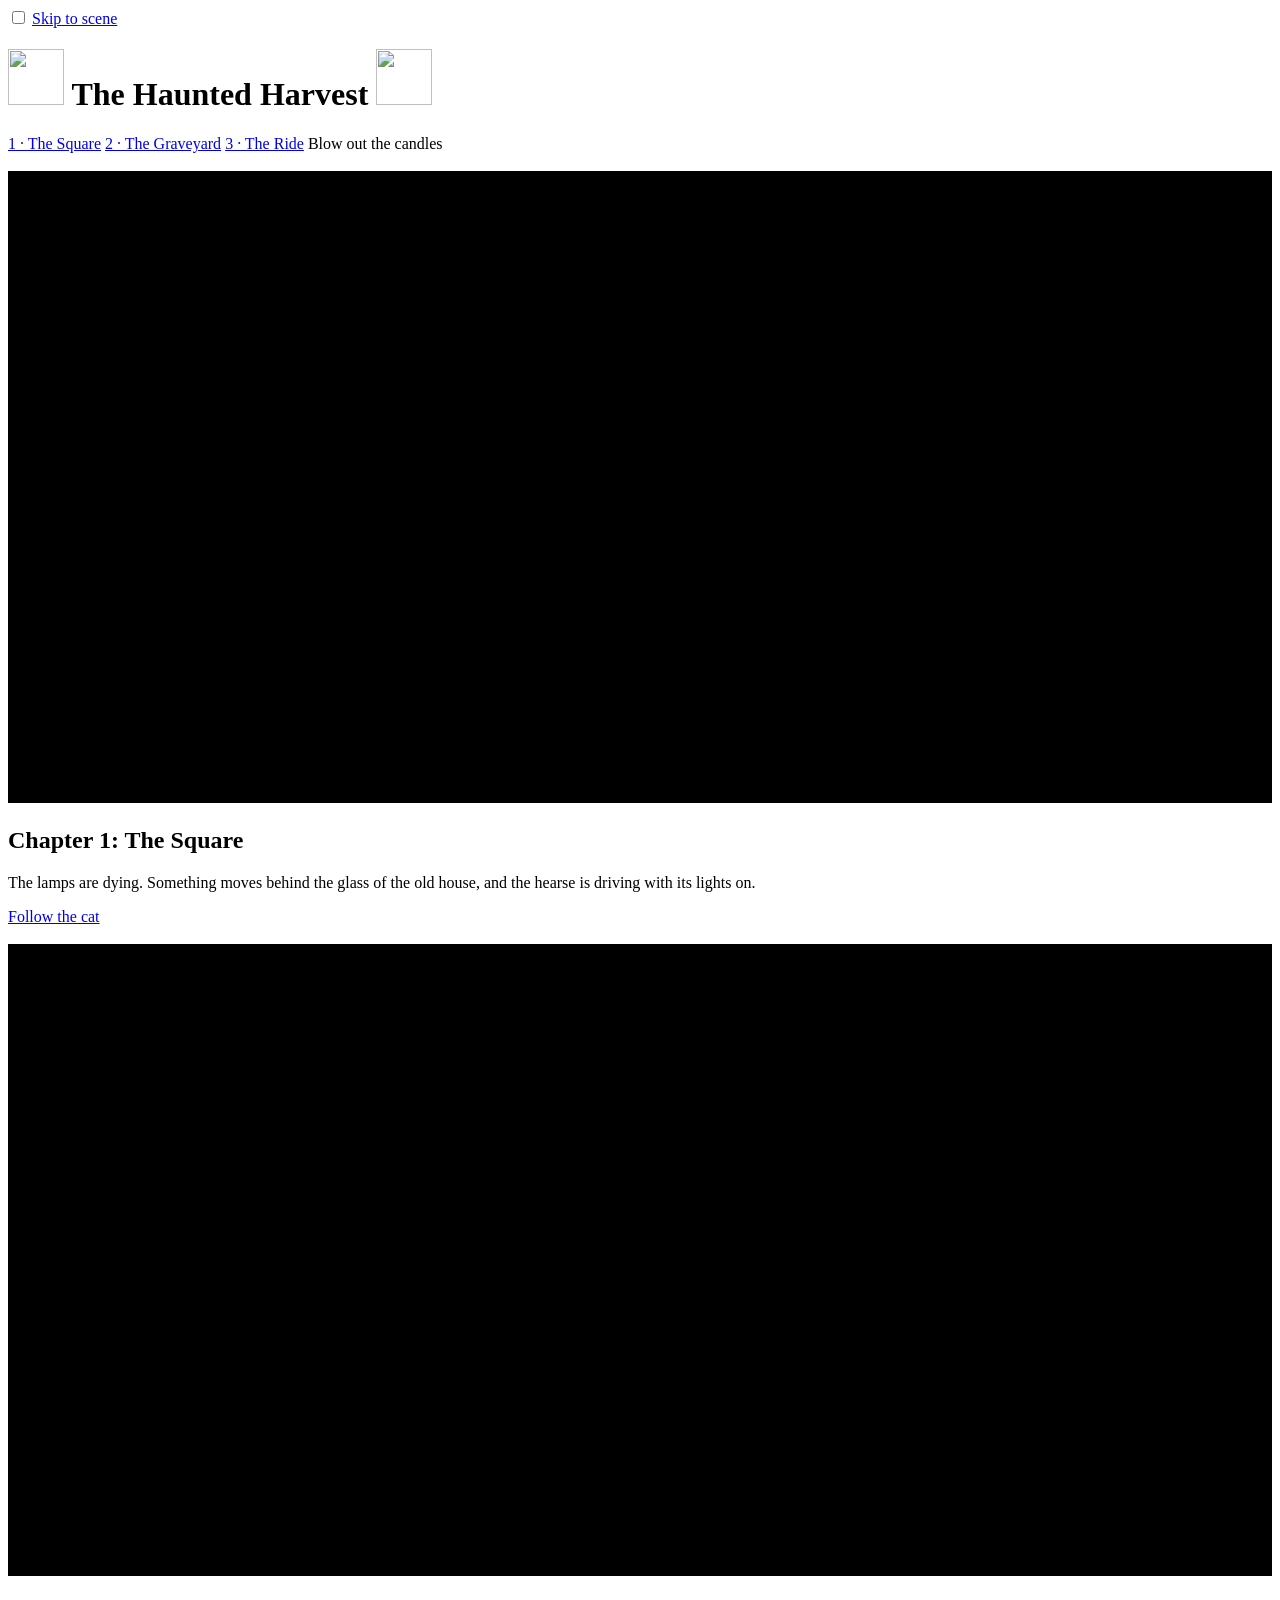
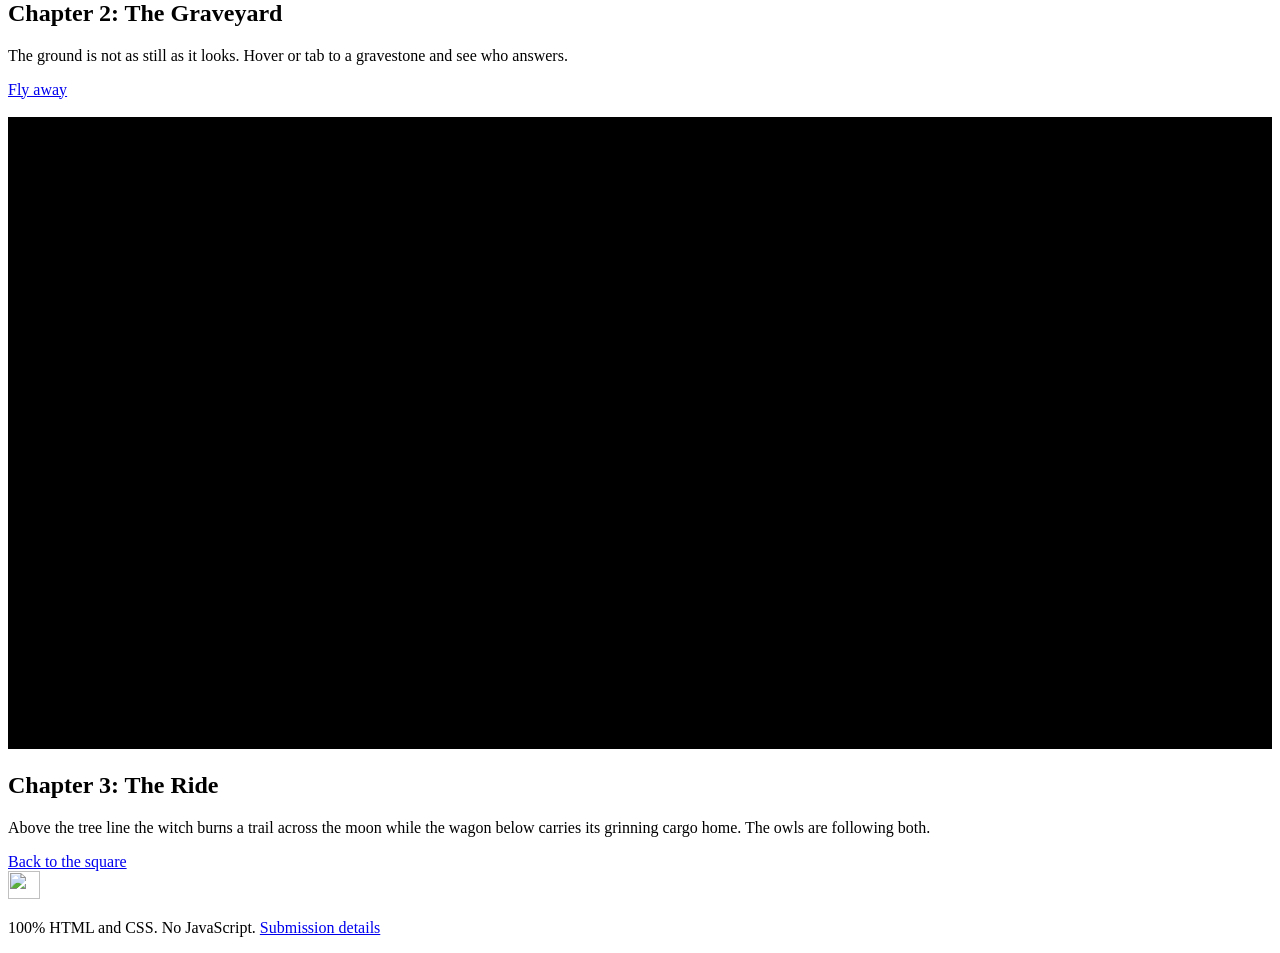
==== index.html @ b805893a "Add files via upload" ====
<!DOCTYPE html>
<html lang="en">
<head>
<meta charset="utf-8">
<meta name="viewport" content="width=device-width, initial-scale=1">
<title>The Haunted Harvest</title>
<meta name="description" content="A CSS-only animated Halloween experience in three chapters.">
<link rel="icon" type="image/svg+xml" href="assets/images/pumpkin.svg">
<link rel="preconnect" href="https://fonts.googleapis.com">
<link rel="preconnect" href="https://fonts.gstatic.com" crossorigin>
<link href="https://fonts.googleapis.com/css2?family=Creepster&family=Poppins:wght@400;600&display=swap" rel="stylesheet">
<link rel="stylesheet" href="haunted-harvest.css">
</head>
<body>
<input type="checkbox" id="dark" class="sr">
<a class="skip" href="#content">Skip to scene</a>

<!-- Shared artwork: every character is vector art reused with <use> -->
<svg class="defs" width="0" height="0" aria-hidden="true" focusable="false"><defs>
  <linearGradient id="sky" x1="0" y1="0" x2="0" y2="1"><stop class="k0" offset="0"/><stop class="k1" offset=".55"/><stop class="k2" offset="1"/></linearGradient>
  <radialGradient id="moonG"><stop class="m1" offset="0"/><stop class="m2" offset="1"/></radialGradient>
  <linearGradient id="beamG" x1="0" x2="1"><stop class="b1" offset="0"/><stop class="b2" offset="1"/></linearGradient>
  <filter id="blur" x="-20%" y="-50%" width="140%" height="200%"><feGaussianBlur stdDeviation="14"/></filter>
  <filter id="glow" x="-60%" y="-60%" width="220%" height="220%"><feGaussianBlur stdDeviation="4" result="b"/><feMerge><feMergeNode in="b"/><feMergeNode in="SourceGraphic"/></feMerge></filter>

  <g id="stars" class="stars"><circle cx="80" cy="60" r="1.6"/><circle cx="220" cy="130" r="1.2"/><circle cx="330" cy="40" r="1.8"/><circle cx="480" cy="110" r="1.3"/><circle cx="620" cy="50" r="1.6"/><circle cx="760" cy="140" r="1.2"/><circle cx="900" cy="70" r="1.8"/><circle cx="1040" cy="30" r="1.3"/><circle cx="1140" cy="120" r="1.6"/><circle cx="560" cy="170" r="1.2"/></g>
  <g id="bat"><path d="M0 4C-6-6-16-12-30-8-24-2-22 4-18 8-12 4-6 6 0 10 6 6 12 4 18 8 22 4 24-2 30-8 16-12 6-6 0 4Z"/><path d="M-4 5-3-5 0 1 3-5 4 5Z"/></g>
  <g id="crow"><path d="M-26 4-10-6Q2-14 14-8L32-12 22-2Q10 9-6 8Z"/><path d="M-2-4-18-24 6-10Z"/></g>
  <g id="leaf"><path class="lf" d="M0 0Q8-10 16 0 8 10 0 0Z"/></g>
  <g id="ghost"><path class="gf" d="M0-44Q-30-44-30-12V44Q-22 32-15 44-7 32 0 44 7 32 15 44 22 32 30 44V-12Q30-44 0-44Z"/><ellipse class="hole" cx="-10" cy="-16" rx="5" ry="9"/><ellipse class="hole" cx="10" cy="-16" rx="5" ry="9"/><ellipse class="hole" cx="0" cy="8" rx="6" ry="11"/></g>
  <g id="jack"><ellipse class="pk" rx="36" ry="29"/><path class="pk2" d="M-12-26Q0-40 12-26L4-22H-4Z"/><path class="face" d="M-22-8-8-8-15-20ZM8-8 22-8 15-20ZM-20 6-11 15-4 8 0 17 4 8 11 15 20 6 14 22H-14Z"/></g>
  <g id="kid"><path class="sil" d="M-9-34a9 9 0 1 1 18 0 9 9 0 0 1-18 0ZM-13-24H13L19 22H-19Z"/><path class="sil" d="M-12-40 0-62 12-40Z"/><g class="l1"><line class="ln" x1="-7" y1="22" x2="-7" y2="48"/></g><g class="l2"><line class="ln" x1="7" y1="22" x2="7" y2="48"/></g><line class="ln" x1="12" y1="-8" x2="26" y2="6"/><circle class="lamp" cx="29" cy="12" r="7"/></g>
  <g id="cat"><ellipse class="sil" rx="22" ry="11"/><circle class="sil" cx="26" cy="-8" r="10"/><path class="sil" d="M19-14 20-28 27-17ZM28-17 35-28 36-12Z"/><path class="ln" stroke-width="5" d="M-20-4Q-42-8-36-30"/><g class="l1"><line class="ln" x1="-12" y1="8" x2="-12" y2="24"/></g><g class="l2"><line class="ln" x1="14" y1="8" x2="14" y2="24"/></g><circle class="eye" cx="24" cy="-9" r="2.6"/><circle class="eye" cx="32" cy="-9" r="2.6"/></g>
  <g id="owl"><ellipse class="sil" rx="17" ry="24"/><path class="sil" d="M-14-16-16-32-4-22ZM14-16 16-32 4-22Z"/><circle class="eye yel" cx="-7" cy="-8" r="6"/><circle class="eye yel" cx="7" cy="-8" r="6"/><path class="sil" d="M-24 0-46-10-30 14ZM24 0 46-10 30 14Z"/></g>
  <g id="tree"><path class="ln" stroke-width="12" d="M0 0V-150M0-60-44-112-50-160M-44-112-78-124M0-96 40-144 34-196M40-144 72-152M0-134-22-196"/><path class="ln" stroke-width="5" d="M-50-160-66-186M34-196 52-222M-22-196-36-224"/></g>
  <g id="mansion"><path d="M0 0V-150L15-170V-230L35-260 55-230V-170L85-190V-270L100-330 115-270V-180H190V-240L215-285 240-240V-140H300V0Z"/></g>
  <g id="tomb"><path class="tomb" d="M-22 0V-50Q-22-72 0-72T22-50V0Z"/><path class="ln eng" stroke-width="3" d="M0-56V-30M-8-48H8"/></g>
  <g id="hand"><path class="bone" d="M-14 0V-30H14V0Z"/><rect class="bone f1" x="-14" y="-62" width="5" height="34" rx="2"/><rect class="bone f2" x="-6" y="-70" width="5" height="42" rx="2"/><rect class="bone f3" x="2" y="-66" width="5" height="38" rx="2"/><rect class="bone f4" x="10" y="-56" width="5" height="30" rx="2"/></g>
  <g id="spider"><line class="thread" x1="0" y1="-600" x2="0" y2="0"/><circle class="sil2" r="9"/><circle class="sil2" cy="-10" r="6"/><path class="ln" stroke-width="2" d="M-8-2-24-14M-8 2-26 6M-7 6-22 20M-4 8-12 24M8-2 24-14M8 2 26 6M7 6 22 20M4 8 12 24"/></g>
  <g id="eyes"><ellipse class="ev" cx="-8" rx="4" ry="2.5"/><ellipse class="ev" cx="8" rx="4" ry="2.5"/></g>
  <g id="wheel"><circle class="sil" r="17"/><g class="spin"><path class="ln spk" stroke-width="3" d="M-13 0H13M0-13V13M-9-9 9 9M-9 9 9-9"/></g></g>
  <g id="witch"><path class="ln" stroke-width="5" d="M-66 6H64"/><path class="ln" stroke-width="3" d="M-66 6-92-2M-66 6-94 6M-66 6-92 14"/><path class="sil" d="M-14 4Q-10-26 6-28L18 2Z"/><circle class="sil" cx="10" cy="-36" r="8"/><path class="sil" d="M-4-42 14-76 22-42ZM-8-42H28Z"/></g>

  <g id="scarycat"><g class="breathe">
    <g class="tail"><path class="ln" stroke-width="18" d="M-58-70C-108-74-122-128-92-162"/></g>
    <path class="ln" stroke-width="10" d="M-48-44-52 0M-26-44-24 0M42-44 46 0M62-44 72 0"/>
    <path class="sil rim" d="M-62-44C-68-98-10-130 36-114 66-104 72-72 66-44Z"/>
    <path class="ln bristle" stroke-width="5" d="M-50-96-44-112-38-98-30-118-22-102-12-124-4-106 6-126 14-108 24-124 30-106 42-112"/>
    <g class="headjerk">
      <circle class="sil rim" cx="88" cy="-66" r="25"/>
      <path class="sil rim" d="M68-84 70-120 90-94ZM94-92 114-118 112-82Z"/>
      <ellipse class="mouth" cx="104" cy="-54" rx="12" ry="7"/>
      <path class="fang" d="M96-56 100-42 104-56ZM106-56 110-42 114-56Z"/>
      <ellipse class="eyeglow" cx="83" cy="-74" rx="7" ry="5"/><ellipse class="eyeglow" cx="102" cy="-76" rx="7" ry="5"/>
      <path class="slit" d="M83-79V-69M102-81V-71"/>
      <path class="whisk" d="M112-62 150-70M112-58 152-56M112-54 148-42"/>
    </g></g></g>

  <!-- animated compounds (motion is set in haunted-harvest.css) -->
  <g id="batfly"><g class="mv"><g class="bobY"><g class="flap"><use href="#bat"/></g></g></g></g>
  <g id="crowfly"><g class="mv"><g class="bobY"><g class="flap"><use href="#crow"/></g></g></g></g>
  <g id="owlfly"><g class="mv"><g class="bobY"><g class="flap"><use href="#owl"/></g></g></g></g>
  <g id="kidwalk"><g class="mv slow"><g class="bob"><use href="#kid"/></g></g></g>
  <g id="catwalk"><g class="mv slow"><g class="bob"><use href="#cat"/></g></g></g>
  <g id="witchfly"><g class="mv"><g class="bobY"><use href="#witch"/><circle class="spark" cx="-98" cy="6" r="4"/><circle class="spark s2" cx="-98" cy="6" r="3"/><circle class="spark s3" cx="-98" cy="6" r="5"/></g></g></g>
  <g id="hearse"><g class="mv"><g class="bob"><path class="beam" d="M232-30 520-90V20Z"/><path class="sil" d="M0-6V-58H120L140-80H210L234-46V-6Z"/><path class="win" d="M10-52H112L126-70H136L120-52Z"/><path class="coffin" d="M16-50H108V-28H16Z"/><circle class="lamp" cx="232" cy="-30" r="6"/><use href="#wheel" x="48" y="-4"/><use href="#wheel" x="188" y="-4"/></g></g></g>
  <g id="wagon"><g class="mv wag"><g class="bob"><path class="sil" d="M0-30H150L138-8H12ZM-50-30 0-30 0-18-44-18Z"/><use href="#jack" transform="translate(40 -50) scale(.8)"/><use href="#jack" transform="translate(100 -48) scale(.7)"/><use href="#kid" transform="translate(-34 -60) scale(.8)"/><use href="#wheel" x="34" y="0"/><use href="#wheel" x="116" y="0" /></g></g></g>
  <g id="treerun"><g class="mv slower"><use href="#tree"/></g></g>
</defs></svg>

<header class="top">
  <h1><img class="emblem" src="assets/images/black-cat.svg" alt="" width="56" height="56"> The Haunted Harvest <img class="emblem r" src="assets/images/black-cat.svg" alt="" width="56" height="56"></h1>
  <nav aria-label="Choose a chapter">
    <a href="#town">1 · The Square</a>
    <a href="#graveyard">2 · The Graveyard</a>
    <a href="#broom">3 · The Ride</a>
    <label for="dark" class="btn">Blow out the candles</label>
  </nav>
</header>

<main id="content" class="scenes">

<!-- CHAPTER 1 -->
<section class="scene" id="town" aria-labelledby="t1">
  <div class="stage"><img class="web" src="assets/images/cobweb.svg" alt=""><img class="web r" src="assets/images/cobweb.svg" alt="">
    <svg viewBox="0 0 1200 600" preserveAspectRatio="xMidYMax slice" role="img" aria-label="A night street below a haunted mansion. A blood-red moon rises behind a witch and crows. Lightning flashes, fog rolls, costumed children walk past, a hearse drives by, and a figure watches from a window.">
      <rect width="1200" height="600" fill="url(#sky)"/>
      <use href="#stars"/>
      <circle class="moon pulse" cx="330" cy="170" r="105"/>
      <use href="#witchfly" x="330" y="150" style="--t:16s;--d:-5s"/>
      <use href="#crowfly" x="120" y="90" style="--t:19s;--d:-4s" class="sil"/>
      <use href="#crowfly" x="260" y="210" style="--t:24s;--d:-13s" class="sil"/>
      <use href="#batfly" x="600" y="110" style="--t:11s;--d:-2s" class="sil"/>
      <use href="#batfly" x="500" y="260" style="--t:14s;--d:-7s;--dir:reverse" class="sil"/>
      <use href="#batfly" x="900" y="180" style="--t:9s;--d:-5s" class="sil"/>
      <ellipse class="cloud drift" cx="300" cy="80" rx="320" ry="36" style="--t:50s"/>
      <ellipse class="cloud drift" cx="900" cy="130" rx="280" ry="30" style="--t:70s;--d:-20s"/>
      <path class="bolt" d="M960 100 930 210 962 204 920 330 988 190 954 196Z"/>
      <use href="#mansion" x="780" y="500" class="sil2"/>
      <rect class="win fl" x="874" y="250" width="12" height="22"/><rect class="win fl" x="980" y="330" width="14" height="24" style="--d:-.8s"/>
      <rect class="win fl" x="810" y="390" width="14" height="24" style="--d:-1.3s"/><rect class="win fl" x="1030" y="410" width="14" height="24" style="--d:-.3s"/>
      <path class="sil fig" d="M984 340a3 3 0 1 1 6 0l2 14h-10z"/><rect class="win door" x="910" y="440" width="24" height="60"/>
      <use href="#eyes" x="1100" y="470" class="blinkeyes"/>
      <path class="gnd" d="M0 505Q300 485 600 505T1200 498V600H0Z"/>
      <rect class="sil2" x="50" y="462" width="300" height="60" rx="4"/><rect class="sil2" x="40" y="454" width="320" height="10" rx="3"/>
      <g class="boo" tabindex="0" role="button" aria-label="A hissing black cat. Hover or focus to provoke it."><use href="#scarycat" transform="translate(190 454) scale(.85)"/></g>
      <g class="fl"><use href="#jack" x="860" y="492" transform="scale(1)"/></g>
      <g class="fl" style="--d:-.6s"><use href="#jack" x="1010" y="498"/></g>
      <g class="fl" style="--d:-1.1s"><use href="#jack" x="80" y="500"/></g>
      <use href="#kidwalk" x="200" y="490" style="--t:30s;--d:-3s"/>
      <use href="#kidwalk" x="120" y="505" style="--t:30s;--d:-5.2s"/>
      <use href="#kidwalk" x="300" y="495" style="--t:30s;--d:-7s"/>
      <use href="#catwalk" x="420" y="540" style="--t:22s;--d:-9s"/>
      <use href="#hearse" x="560" y="590" style="--t:15s;--d:-8s"/>
      <ellipse class="fog drift" cx="300" cy="520" rx="420" ry="48" style="--t:35s"/>
      <ellipse class="fog drift" cx="900" cy="560" rx="460" ry="56" style="--t:48s;--d:-14s"/>
      <g class="fall" style="--d:-2s"><use href="#leaf" x="100" y="0"/></g><g class="fall" style="--t:12s;--d:-6s"><use href="#leaf" x="420" y="0"/></g><g class="fall" style="--t:8s;--d:-4s"><use href="#leaf" x="700" y="0"/></g>
      <rect class="flash" width="1200" height="600"/>
    </svg>
  </div>
  <div class="caption"><h2 id="t1">Chapter 1: The Square</h2><p>The lamps are dying. Something moves behind the glass of the old house, and the hearse is driving with its lights on.</p><a class="btn" href="#graveyard">Follow the cat</a></div>
</section>

<!-- CHAPTER 2 -->
<section class="scene" id="graveyard" aria-labelledby="t2">
  <div class="stage"><img class="web" src="assets/images/cobweb.svg" alt=""><img class="web r" src="assets/images/cobweb.svg" alt="">
    <svg viewBox="0 0 1200 600" preserveAspectRatio="xMidYMax slice" role="group" aria-label="A graveyard at night. Skeletal hands claw out of the earth, a spider drops on a thread, a hooded visitor carries a lantern with a black cat behind, and ghosts rise when a gravestone is hovered or focused.">
      <rect width="1200" height="600" fill="url(#sky)"/>
      <use href="#stars"/>
      <circle class="moon pulse" cx="900" cy="150" r="90"/>
      <ellipse class="cloud drift" cx="600" cy="90" rx="380" ry="34" style="--t:55s"/>
      <use href="#crowfly" x="200" y="120" style="--t:22s;--d:-6s" class="sil"/>
      <use href="#batfly" x="700" y="220" style="--t:10s;--d:-3s" class="sil"/>
      <use href="#batfly" x="400" y="90" style="--t:13s;--d:-9s;--dir:reverse" class="sil"/>
      <g class="sway"><use href="#tree" x="90" y="510"/></g>
      <g class="sway" style="--d:-2s"><use href="#tree" x="1090" y="520" transform="scale(1.1)"/></g>
      <use href="#eyes" x="92" y="400" class="blinkeyes"/>
      <use href="#spider" x="690" y="0" class="dangle sil2"/>
      <path class="gnd" d="M0 500Q300 470 600 495T1200 485V600H0Z"/>
      <g class="hand" style="--d:-2s"><use href="#hand" x="430" y="520"/></g>
      <g class="hand" style="--d:-5s"><use href="#hand" x="780" y="525"/></g>
      <path class="gnd" d="M0 520Q300 505 600 520T1200 515V600H0Z"/>
      <rect class="sil2" x="320" y="478" width="230" height="44" rx="4"/>
      <g class="boo" tabindex="0" role="button" aria-label="A hissing black cat. Hover or focus to provoke it."><use href="#scarycat" transform="translate(430 478) scale(.85)"/></g>
      <g class="grave" tabindex="0" role="button" aria-label="Gravestone. Hover or focus to raise a ghost."><g transform="translate(250 505)"><g class="gh"><use href="#ghost"/></g><use href="#tomb" class="sil2"/></g></g>
      <g class="grave" tabindex="0" role="button" aria-label="Gravestone. Hover or focus to raise a ghost."><g transform="translate(580 500) scale(1.2)"><g class="gh"><use href="#ghost"/></g><use href="#tomb" class="sil2"/></g></g>
      <g class="grave" tabindex="0" role="button" aria-label="Gravestone. Hover or focus to raise a ghost."><g transform="translate(950 505)"><g class="gh"><use href="#ghost"/></g><use href="#tomb" class="sil2"/></g></g>
      <g class="orb" style="--d:-1s"><circle cx="340" cy="380" r="6"/></g><g class="orb" style="--d:-2.4s"><circle cx="720" cy="340" r="5"/></g><g class="orb" style="--d:-3.6s"><circle cx="1010" cy="410" r="7"/></g>
      <use href="#kidwalk" x="150" y="525" style="--t:34s;--d:-10s"/>
      <use href="#catwalk" x="60" y="560" style="--t:34s;--d:-13s"/>
      <ellipse class="fog drift" cx="400" cy="540" rx="480" ry="55" style="--t:38s"/>
      <ellipse class="fog drift" cx="950" cy="575" rx="460" ry="50" style="--t:52s;--d:-20s"/>
      <g class="fall" style="--d:-3s"><use href="#leaf" x="300" y="0"/></g><g class="fall" style="--t:12s;--d:-7s"><use href="#leaf" x="820" y="0"/></g>
    </svg>
  </div>
  <div class="caption"><h2 id="t2">Chapter 2: The Graveyard</h2><p>The ground is not as still as it looks. Hover or tab to a gravestone and see who answers.</p><a class="btn" href="#broom">Fly away</a></div>
</section>

<!-- CHAPTER 3 -->
<section class="scene" id="broom" aria-labelledby="t3">
  <div class="stage"><img class="web" src="assets/images/cobweb.svg" alt=""><img class="web r" src="assets/images/cobweb.svg" alt="">
    <svg viewBox="0 0 1200 600" preserveAspectRatio="xMidYMax slice" role="img" aria-label="A witch on a broom trails sparks across a huge moon. Owls and bats fly through the storm clouds while a hay wagon full of jack-o'-lanterns rattles along a dark road lined with dead trees.">
      <rect width="1200" height="600" fill="url(#sky)"/>
      <use href="#stars"/>
      <circle class="moon pulse" cx="600" cy="230" r="170"/>
      <ellipse class="cloud drift" cx="250" cy="110" rx="340" ry="40" style="--t:40s"/>
      <ellipse class="cloud drift" cx="950" cy="170" rx="320" ry="38" style="--t:60s;--d:-25s"/>
      <path class="bolt" d="M200 140 172 250 204 244 162 360 230 230 196 236Z" style="animation-delay:-3s"/>
      <use href="#witchfly" x="600" y="230" style="--t:10s;--d:-4s" class="sil"/>
      <use href="#owlfly" x="300" y="330" style="--t:16s;--d:-2s" class="sil"/>
      <use href="#owlfly" x="800" y="150" style="--t:21s;--d:-12s" class="sil"/>
      <use href="#batfly" x="100" y="90" style="--t:8s;--d:-1s" class="sil"/><use href="#batfly" x="600" y="60" style="--t:9s;--d:-5s" class="sil"/><use href="#batfly" x="900" y="300" style="--t:12s;--d:-8s;--dir:reverse" class="sil"/>
      <use href="#treerun" x="200" y="500" style="--t:26s;--d:-4s" class="sil2"/><use href="#treerun" x="640" y="500" style="--t:26s;--d:-14s" class="sil2"/><use href="#treerun" x="1000" y="500" style="--t:26s;--d:-21s" class="sil2"/>
      <path class="gnd" d="M0 515Q300 495 600 515T1200 508V600H0Z"/>
      <use href="#eyes" x="300" y="470" class="blinkeyes"/>
      <use href="#wagon" x="400" y="562" style="--t:20s;--d:-6s" class="sil"/>
      <ellipse class="fog drift" cx="500" cy="545" rx="500" ry="55" style="--t:34s"/>
      <ellipse class="fog drift" cx="1000" cy="575" rx="420" ry="45" style="--t:46s;--d:-10s"/>
      <g class="fall" style="--d:-1s"><use href="#leaf" x="150" y="0"/></g><g class="fall" style="--t:11s;--d:-5s"><use href="#leaf" x="560" y="0"/></g><g class="fall" style="--t:9s;--d:-7s"><use href="#leaf" x="960" y="0"/></g>
      <rect class="flash" width="1200" height="600" style="animation-delay:-3s"/>
    </svg>
  </div>
  <div class="caption"><h2 id="t3">Chapter 3: The Ride</h2><p>Above the tree line the witch burns a trail across the moon while the wagon below carries its grinning cargo home. The owls are following both.</p><a class="btn" href="#town">Back to the square</a></div>
</section>

</main>
<footer><img class="foot" src="assets/images/pumpkin.svg" alt="" width="32" height="28"><p>100% HTML and CSS. No JavaScript. <a href="submission_Template_halloween.html">Submission details</a></p></footer>
</body>
</html>
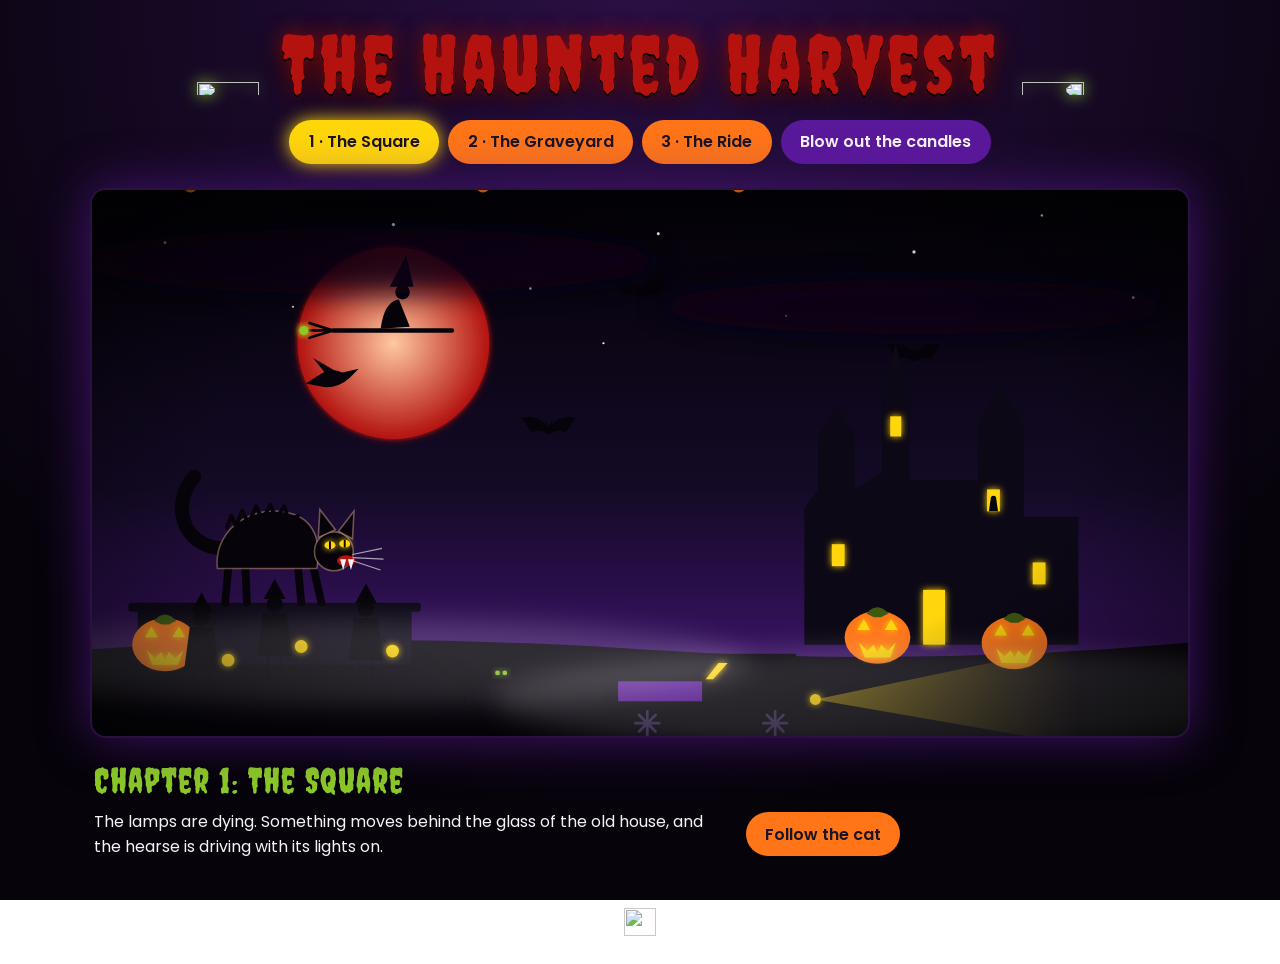
==== commit d6f54c83: "updated" ====
--- a/index.html
+++ b/index.html
@@ -184,6 +184,6 @@
 </section>
 
 </main>
-<footer><img class="foot" src="assets/images/pumpkin.svg" alt="" width="32" height="28"><p>100% HTML and CSS. No JavaScript. <a href="submission_Template_halloween.html">Submission details</a></p></footer>
+<footer><img class="foot" src="assets/images/pumpkin.svg" alt="" width="32" height="28"></footer>
 </body>
 </html>
--- a/haunted-harvest.css
+++ b/haunted-harvest.css
@@ -0,0 +1,173 @@
+/* ===== The Haunted Harvest | haunted-harvest.css ===== */
+
+/* 1. Palette & tokens */
+:root{
+  --pumpkin:#ff7518; --candy-purple:#5a189a; --spider-black:#1a1423;
+  --slime-green:#8ac926; --ghost-white:#f6f2f8; --candle-glow:#ffd60a;
+  --blood:#b3120f; --ink:#06030a; --gap:clamp(.75rem,3vw,1.5rem);
+  --display:"Creepster","Segoe UI",cursive; --body:"Poppins","Segoe UI",sans-serif;
+}
+
+/* 2. Page layout (mobile first) */
+*{box-sizing:border-box}
+html{scroll-behavior:smooth}
+body{margin:0;min-height:100vh;display:grid;grid-template-rows:auto 1fr auto;color:var(--ghost-white);
+  font:1rem/1.6 var(--body);overflow-x:hidden;background:radial-gradient(circle at 50% 0,#2a0f44,var(--ink) 75%) fixed}
+.sr{position:absolute;opacity:0;pointer-events:none}
+.defs{position:absolute}
+.skip{position:absolute;left:-999px}
+.skip:focus{left:8px;top:8px;z-index:9;background:var(--candle-glow);color:var(--spider-black);padding:.5rem 1rem}
+.top{text-align:center;padding:var(--gap)}
+h1{margin:0;font:clamp(2.6rem,10vw,5rem)/1 var(--display);letter-spacing:.05em;color:var(--blood);
+  text-shadow:0 2px 0 #000,0 0 22px rgba(179,18,15,.8),0 8px 26px #000;animation:flicker 4s infinite}
+nav{display:flex;flex-wrap:wrap;justify-content:center;gap:.6rem;margin-top:1rem}
+nav a,.btn{display:inline-flex;align-items:center;min-height:44px;padding:.4rem 1.2rem;border-radius:99px;cursor:pointer;
+  background:var(--pumpkin);color:var(--spider-black);font-weight:600;text-decoration:none;transition:transform .25s,box-shadow .25s,background .25s}
+nav label.btn{background:var(--candy-purple);color:var(--ghost-white)}
+nav a:hover,.btn:hover{transform:translateY(-3px) rotate(-1.5deg);box-shadow:0 6px 22px var(--pumpkin)}
+nav a:active,.btn:active{transform:scale(.96)}
+:is(a,.btn,.grave):focus-visible,#dark:focus-visible~.top label{outline:4px solid var(--candle-glow);outline-offset:3px}
+body:has(#town:target) a[href="#town"],body:has(#graveyard:target) a[href="#graveyard"],
+body:has(#broom:target) a[href="#broom"],body:not(:has(.scene:target)) nav a[href="#town"]{background:var(--candle-glow);box-shadow:0 0 18px var(--candle-glow)}
+#dark:checked~.top label{background:var(--candle-glow);color:var(--spider-black)}
+main{width:min(1100px,100% - 1.5rem);margin:0 auto}
+footer{text-align:center;padding:var(--gap);font-size:.9rem;opacity:.85}
+
+/* 3. Chapter switching with :target */
+.scene{display:none}
+.scenes:not(:has(.scene:target)) .scene:first-child,.scene:target{display:block;animation:arrive 1s ease both}
+.caption{display:flex;flex-wrap:wrap;align-items:center;gap:.5rem 2rem;padding:var(--gap) .25rem}
+.caption h2{margin:0;font:2.2rem/1.1 var(--display);color:var(--slime-green);letter-spacing:.03em;flex-basis:100%}
+.caption p{flex:1 1 30ch;margin:0;max-width:62ch}
+.stage{aspect-ratio:4/3;border:2px solid #2a1140;border-radius:1rem;overflow:hidden;background:var(--ink);
+  box-shadow:0 0 50px rgba(90,24,154,.65),inset 0 0 80px #000}
+@media (min-width:700px){.stage{aspect-ratio:2/1}}
+.stage svg{display:block;width:100%;height:100%;transition:filter 1s}
+#dark:checked~main .stage svg{filter:brightness(.5) contrast(1.2)}
+
+/* 4. Artwork colours (all fills live here) */
+.k0{stop-color:#030106}.k1{stop-color:#140a26}.k2{stop-color:#4a1680}
+.m1{stop-color:#ffc9a0}.m2{stop-color:#b3120f}
+.b1{stop-color:var(--candle-glow);stop-opacity:.45}.b2{stop-color:var(--candle-glow);stop-opacity:0}
+.stars{fill:var(--ghost-white);animation:twinkle 3s ease-in-out infinite alternate}
+.moon{fill:url(#moonG);filter:url(#glow);transform-box:fill-box;transform-origin:center}
+.sil,.sil *:not([class]){fill:var(--ink)}
+.sil2{fill:#0d0816}
+.ln{fill:none;stroke:var(--ink);stroke-linecap:round;stroke-linejoin:round}
+.lamp{fill:var(--candle-glow);filter:url(#glow)}
+.lf{fill:var(--pumpkin)}
+.gf{fill:var(--ghost-white);opacity:.85;filter:url(#glow)}
+.hole{fill:var(--ink)}
+.pk{fill:var(--pumpkin)}.pk2{fill:#3f5a10}
+.face,.win{fill:var(--candle-glow);filter:url(#glow)}
+.coffin{fill:var(--candy-purple)}
+.eye{fill:var(--slime-green);filter:url(#glow)}.eye.yel{fill:var(--candle-glow)}
+.ev{fill:#ff2a2a;filter:url(#glow);opacity:0}
+.bone{fill:#d9d2bf}
+.tomb{fill:#15101e;stroke:#3a2a55;stroke-width:2}.eng{stroke:#4d3a70}
+.grave:focus{outline:none}
+.grave:is(:hover,:focus) .tomb{stroke:var(--candle-glow)}
+.thread{stroke:rgba(246,242,248,.45);stroke-width:1.5}
+.spk{stroke:#3a2a55}
+.spark{fill:var(--candle-glow);filter:url(#glow)}.spark.s2{fill:var(--pumpkin)}.spark.s3{fill:var(--slime-green)}
+.beam{fill:url(#beamG)}
+.cloud{fill:#0a0614;opacity:.85;filter:url(#blur)}
+.fog{fill:var(--ghost-white);opacity:.17;filter:url(#blur)}
+.gnd{fill:#07040c}
+.bolt{fill:#e8e4ff;filter:url(#glow);opacity:0;animation:bolt 7s infinite}
+.flash{fill:#cfc8ff;opacity:0;pointer-events:none;animation:flash 7s infinite}
+.orb circle{fill:var(--slime-green);filter:url(#glow);animation:blink 3.2s ease-in-out var(--d,0s) infinite}
+.fig{animation:peek 9s ease-in-out infinite}
+
+/* 5. Motion: every animation is named and reusable */
+.mv{animation:cross var(--t,20s) linear var(--d,0s) infinite var(--dir,normal)}
+.mv.slow{animation-duration:calc(var(--t,20s) * 1)}
+.bob{animation:bob .6s ease-in-out infinite alternate}
+.wag .bob{animation-duration:.9s}
+.bobY{animation:bobY 2.4s ease-in-out infinite alternate}
+.flap{transform-box:fill-box;transform-origin:center;animation:flap .26s ease-in-out infinite alternate}
+.l1,.l2{transform-box:fill-box;transform-origin:50% 0;animation:leg .6s ease-in-out infinite alternate}
+.l2{animation-direction:alternate-reverse}
+.spin{transform-box:fill-box;transform-origin:center;animation:spin .7s linear infinite}
+.sway{transform-box:fill-box;transform-origin:50% 100%;animation:sway 5s ease-in-out var(--d,0s) infinite alternate}
+.fl{animation:flicker 2s ease-in-out var(--d,0s) infinite}
+.drift{animation:drift var(--t,40s) ease-in-out var(--d,0s) infinite alternate}
+.fall{transform-box:fill-box;transform-origin:center;animation:fall var(--t,10s) linear var(--d,0s) infinite}
+.pulse{animation:pulse 6s ease-in-out infinite}
+.dangle{animation:dangle 7s ease-in-out infinite alternate}
+.hand{animation:rise 8s ease-in-out var(--d,0s) infinite;transform:translateY(0)}
+.gh{opacity:0;transition:opacity .6s,transform 1s}
+.grave:is(:hover,:focus) .gh{opacity:1;transform:translateY(-80px)}
+.spark{animation:spark .55s linear infinite}.spark.s2{animation-delay:-.18s}.spark.s3{animation-delay:-.36s}
+.eye{transform-box:fill-box;transform-origin:center;animation:eyes 5s infinite}
+#dark:checked~main .ev{opacity:1;animation:eyes 4s infinite}
+.ev{transform-box:fill-box;transform-origin:center}
+
+@keyframes cross{from{transform:translateX(-450px)}to{transform:translateX(1650px)}}
+@keyframes bob{to{transform:translateY(-6px)}}
+@keyframes bobY{to{transform:translateY(-24px)}}
+@keyframes flap{to{transform:scaleY(.3)}}
+@keyframes leg{from{transform:rotate(-30deg)}to{transform:rotate(30deg)}}
+@keyframes spin{to{transform:rotate(360deg)}}
+@keyframes sway{from{transform:rotate(-1.5deg)}to{transform:rotate(3deg)}}
+@keyframes flicker{0%,100%{opacity:1}42%{opacity:.8}48%{opacity:.45}55%{opacity:.95}70%{opacity:.7}}
+@keyframes drift{from{transform:translateX(-140px)}to{transform:translateX(180px)}}
+@keyframes fall{from{transform:translate(0,-40px) rotate(0)}to{transform:translate(280px,700px) rotate(540deg)}}
+@keyframes twinkle{from{opacity:.35}to{opacity:1}}
+@keyframes pulse{50%{transform:scale(1.04)}}
+@keyframes dangle{from{transform:translateY(60px)}to{transform:translateY(330px)}}
+@keyframes rise{0%,50%,100%{transform:translateY(70px)}65%,88%{transform:translateY(0)}}
+@keyframes spark{from{opacity:1;transform:translate(0,0)}to{opacity:0;transform:translate(-60px,18px)}}
+@keyframes blink{0%,100%{opacity:.15;transform:translate(0,0)}50%{opacity:1;transform:translate(14px,-30px)}}
+@keyframes eyes{0%,92%,100%{transform:scaleY(1)}96%{transform:scaleY(.08)}}
+@keyframes peek{0%,30%,70%,100%{opacity:0}40%,60%{opacity:1}}
+@keyframes bolt{0%,90%,100%{opacity:0}91%{opacity:1}93%{opacity:.1}94.5%{opacity:.9}97%{opacity:0}}
+@keyframes flash{0%,90%,100%{opacity:0}91%{opacity:.22}93%{opacity:0}94.5%{opacity:.18}97%{opacity:0}}
+@keyframes arrive{from{opacity:0;filter:blur(8px)}}
+
+/* 6. Reduced motion: everything rests, nothing flashes */
+@media (prefers-reduced-motion:reduce){
+  *,*::before,*::after{animation:none!important;transition:none!important;scroll-behavior:auto!important}
+  .bolt,.flash,.fig{opacity:0}
+  .hand{transform:translateY(50px)}
+}
+
+/* 7. Footer and submission page */
+footer a{color:var(--candle-glow)}
+.foot{display:block;margin:0 auto .25rem}
+.doc{width:min(900px,100% - 1.5rem);margin:0 auto;padding-bottom:2rem}
+.doc h2{font:1.8rem/1.2 var(--display);color:var(--slime-green);margin:1.5rem 0 .5rem}
+.doc table{width:100%;border-collapse:collapse;display:block;overflow-x:auto}
+.doc th,.doc td{border:1px solid #3a2a55;padding:.5rem .75rem;text-align:left;vertical-align:top}
+.doc th{background:var(--candy-purple)}
+.doc dt{font-weight:600;color:var(--candle-glow)}
+.doc dd{margin:0 0 .75rem}
+.doc .fill{color:var(--pumpkin)}
+
+/* 8. Scary black cat, cobwebs, emblem, vignette */
+.tail{transform-box:fill-box;transform-origin:100% 100%;animation:swish 1.3s ease-in-out infinite alternate}
+.bristle{transform-box:fill-box;transform-origin:50% 100%;animation:bristle .18s linear infinite alternate}
+.headjerk{transform-box:fill-box;transform-origin:0 100%;animation:jerk 3.5s ease-in-out infinite}
+.breathe{transform-box:fill-box;transform-origin:50% 100%;animation:breathe 1.4s ease-in-out infinite}
+.eyeglow{fill:var(--eye,var(--candle-glow));filter:url(#glow);animation:eyepulse 2s ease-in-out infinite}
+.rim{stroke:rgba(255,200,160,.4);stroke-width:2}
+.slit{stroke:var(--ink);stroke-width:2.5;fill:none}
+.fang{fill:var(--ghost-white)}.mouth{fill:var(--blood)}
+.whisk{stroke:rgba(246,242,248,.65);stroke-width:1.5;fill:none}
+.boo{transform-box:fill-box;transform-origin:50% 100%;cursor:pointer;transition:transform .35s cubic-bezier(.3,1.6,.5,1)}
+.boo:is(:hover,:focus){--eye:#ff2a2a;transform:scale(1.2)}
+.boo:focus{outline:none}
+.boo:focus-visible{filter:drop-shadow(0 0 10px var(--candle-glow))}
+.stage{position:relative}
+.stage::after{content:"";position:absolute;inset:0;pointer-events:none;background:radial-gradient(ellipse at center,transparent 55%,rgba(0,0,0,.7))}
+.web{position:absolute;top:0;left:0;width:min(22%,190px);pointer-events:none;opacity:.6;z-index:1;transform-origin:0 0;animation:webshake 6s ease-in-out infinite alternate}
+.web.r{left:auto;right:0;transform:scaleX(-1)}
+.emblem{width:clamp(34px,8vw,62px);height:auto;vertical-align:middle;filter:drop-shadow(0 0 8px var(--slime-green));animation:emblem 2.5s ease-in-out infinite alternate}
+.emblem.r{transform:scaleX(-1)}
+@keyframes swish{from{transform:rotate(-8deg)}to{transform:rotate(16deg)}}
+@keyframes bristle{to{transform:scaleY(1.7)}}
+@keyframes jerk{0%,78%,100%{transform:rotate(0)}82%{transform:rotate(-6deg)}86%{transform:rotate(5deg)}90%{transform:rotate(-3deg)}}
+@keyframes breathe{50%{transform:scale(1.02,1.05)}}
+@keyframes eyepulse{50%{opacity:.55}}
+@keyframes webshake{to{transform:rotate(1.5deg)}}
+@keyframes emblem{to{filter:drop-shadow(0 0 18px var(--candle-glow))}}
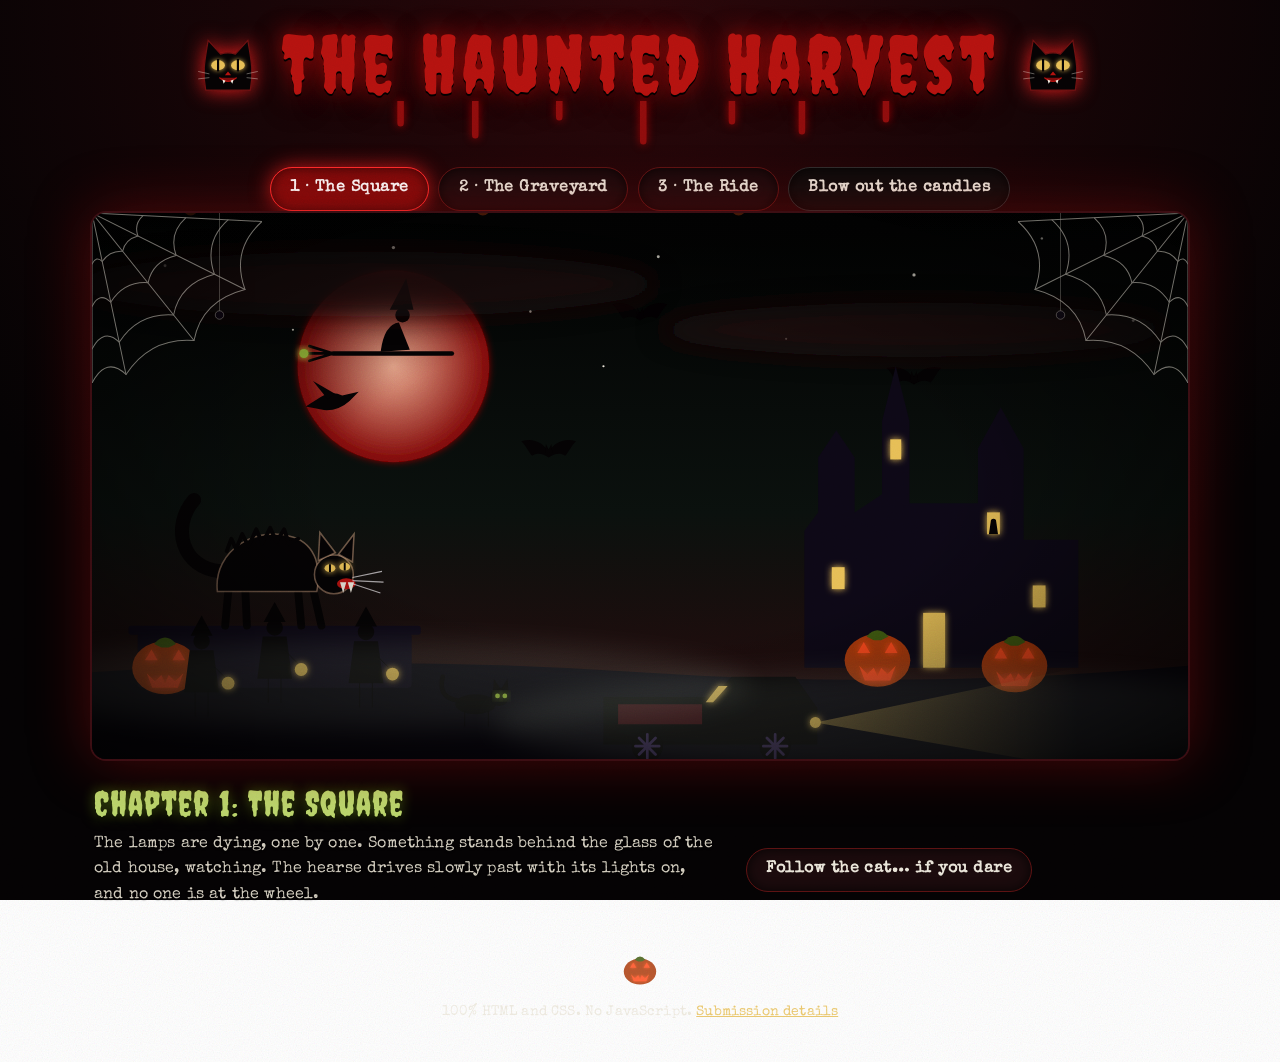
==== commit ced77f2c: "Update Haunted Harvest project" ====
--- a/index.html
+++ b/index.html
@@ -5,10 +5,10 @@
 <meta name="viewport" content="width=device-width, initial-scale=1">
 <title>The Haunted Harvest</title>
 <meta name="description" content="A CSS-only animated Halloween experience in three chapters.">
-<link rel="icon" type="image/svg+xml" href="assets/images/pumpkin.svg">
+<link rel="icon" type="image/svg+xml" href="data:image/svg+xml,%3Csvg xmlns='http://www.w3.org/2000/svg' viewBox='0 0 64 64'%3E%3Ccircle cx='32' cy='36' r='24' fill='%23a83a0a'/%3E%3Cpath d='M18 30l9 0-4-9zM37 30h9l-5-9zM17 42l8 7 7-6 7 6 8-7-3 12H20z' fill='%23ffd60a'/%3E%3C/svg%3E">
 <link rel="preconnect" href="https://fonts.googleapis.com">
 <link rel="preconnect" href="https://fonts.gstatic.com" crossorigin>
-<link href="https://fonts.googleapis.com/css2?family=Creepster&family=Poppins:wght@400;600&display=swap" rel="stylesheet">
+<link href="https://fonts.googleapis.com/css2?family=Creepster&family=Special+Elite&display=swap" rel="stylesheet">
 <link rel="stylesheet" href="haunted-harvest.css">
 </head>
 <body>
@@ -23,6 +23,10 @@
   <filter id="blur" x="-20%" y="-50%" width="140%" height="200%"><feGaussianBlur stdDeviation="14"/></filter>
   <filter id="glow" x="-60%" y="-60%" width="220%" height="220%"><feGaussianBlur stdDeviation="4" result="b"/><feMerge><feMergeNode in="b"/><feMergeNode in="SourceGraphic"/></feMerge></filter>
 
+
+  <radialGradient id="eyeG"><stop offset="0" stop-color="#ffe9a8"/><stop offset="1" stop-color="#e01b1b"/></radialGradient>
+  <g id="emb"><path d="M14 92C8 60 14 38 18 12L38 34Q50 30 62 34L82 12C86 38 92 60 86 92Z" fill="#050203" stroke="#6b1010" stroke-width="2"/><ellipse class="eyeglow" cx="34" cy="52" rx="11" ry="8" fill="url(#eyeG)"/><ellipse class="eyeglow" cx="66" cy="52" rx="11" ry="8" fill="url(#eyeG)"/><path d="M34 42V62M66 42V62" stroke="#050203" stroke-width="3.5"/><path d="M50 62 45 68H55Z" fill="#b3120f"/><path d="M36 72Q50 84 64 72" fill="#7a0a0a" stroke="#b3120f" stroke-width="2"/><path d="M41 75 43 82 46 77M54 77 57 82 59 75" fill="#f1ece0"/><path d="M20 66 2 62M20 72 2 74M80 66 98 62M80 72 98 74" stroke="#f1ece0" stroke-opacity=".6" stroke-width="1"/></g>
+  <g id="webart"><g fill="none" stroke="#e9e4d8" stroke-width="1.2" stroke-linecap="round" opacity=".85"><path d="M0 0L200 10M0 0L180 90M0 0L120 150M0 0L40 190M0 0L0 200"/><path d="M60 3Q49 13 54 27Q39 31 36 45Q21 44 12 57Q5 50 0 60"/><path d="M110 6Q90 24 99 50Q71 57 66 82Q38 80 22 105Q9 92 0 110"/><path d="M160 8Q131 34 144 72Q103 83 96 120Q55 117 32 152Q14 134 0 160"/><path d="M200 10Q163 43 180 90Q129 103 120 150Q69 146 40 190Q17 168 0 200"/></g><g transform="translate(150 120)"><line x1="0" y1="-120" x2="0" y2="0" stroke="#e9e4d8" stroke-opacity=".5"/><circle r="5" fill="#0d0816" stroke="#e9e4d8" stroke-width=".6"/></g></g>
   <g id="stars" class="stars"><circle cx="80" cy="60" r="1.6"/><circle cx="220" cy="130" r="1.2"/><circle cx="330" cy="40" r="1.8"/><circle cx="480" cy="110" r="1.3"/><circle cx="620" cy="50" r="1.6"/><circle cx="760" cy="140" r="1.2"/><circle cx="900" cy="70" r="1.8"/><circle cx="1040" cy="30" r="1.3"/><circle cx="1140" cy="120" r="1.6"/><circle cx="560" cy="170" r="1.2"/></g>
   <g id="bat"><path d="M0 4C-6-6-16-12-30-8-24-2-22 4-18 8-12 4-6 6 0 10 6 6 12 4 18 8 22 4 24-2 30-8 16-12 6-6 0 4Z"/><path d="M-4 5-3-5 0 1 3-5 4 5Z"/></g>
   <g id="crow"><path d="M-26 4-10-6Q2-14 14-8L32-12 22-2Q10 9-6 8Z"/><path d="M-2-4-18-24 6-10Z"/></g>
@@ -69,7 +73,8 @@
 </defs></svg>
 
 <header class="top">
-  <h1><img class="emblem" src="assets/images/black-cat.svg" alt="" width="56" height="56"> The Haunted Harvest <img class="emblem r" src="assets/images/black-cat.svg" alt="" width="56" height="56"></h1>
+  <h1><svg class="emblem" viewBox="0 0 100 100" aria-hidden="true" focusable="false"><use href="#emb"/></svg> The Haunted Harvest <svg class="emblem r" viewBox="0 0 100 100" aria-hidden="true" focusable="false"><use href="#emb"/></svg></h1>
+  <svg class="drips" viewBox="0 0 600 50" preserveAspectRatio="none" aria-hidden="true" focusable="false"><path class="drip" style="--d:0.0s;--l:22" d="M40 0h7v22a3.5 3.5 0 0 1-7 0z"/><path class="drip" style="--d:-1.3s;--l:34" d="M120 0h7v34a3.5 3.5 0 0 1-7 0z"/><path class="drip" style="--d:-2.6s;--l:16" d="M210 0h7v16a3.5 3.5 0 0 1-7 0z"/><path class="drip" style="--d:-3.9s;--l:40" d="M300 0h7v40a3.5 3.5 0 0 1-7 0z"/><path class="drip" style="--d:-5.2s;--l:20" d="M395 0h7v20a3.5 3.5 0 0 1-7 0z"/><path class="drip" style="--d:-6.5s;--l:30" d="M470 0h7v30a3.5 3.5 0 0 1-7 0z"/><path class="drip" style="--d:-7.8s;--l:18" d="M560 0h7v18a3.5 3.5 0 0 1-7 0z"/></svg>
   <nav aria-label="Choose a chapter">
     <a href="#town">1 · The Square</a>
     <a href="#graveyard">2 · The Graveyard</a>
@@ -82,7 +87,7 @@
 
 <!-- CHAPTER 1 -->
 <section class="scene" id="town" aria-labelledby="t1">
-  <div class="stage"><img class="web" src="assets/images/cobweb.svg" alt=""><img class="web r" src="assets/images/cobweb.svg" alt="">
+  <div class="stage"><svg class="web" viewBox="0 0 200 200" aria-hidden="true" focusable="false"><use href="#webart"/></svg><svg class="web r" viewBox="0 0 200 200" aria-hidden="true" focusable="false"><use href="#webart"/></svg>
     <svg viewBox="0 0 1200 600" preserveAspectRatio="xMidYMax slice" role="img" aria-label="A night street below a haunted mansion. A blood-red moon rises behind a witch and crows. Lightning flashes, fog rolls, costumed children walk past, a hearse drives by, and a figure watches from a window.">
       <rect width="1200" height="600" fill="url(#sky)"/>
       <use href="#stars"/>
@@ -100,7 +105,7 @@
       <rect class="win fl" x="874" y="250" width="12" height="22"/><rect class="win fl" x="980" y="330" width="14" height="24" style="--d:-.8s"/>
       <rect class="win fl" x="810" y="390" width="14" height="24" style="--d:-1.3s"/><rect class="win fl" x="1030" y="410" width="14" height="24" style="--d:-.3s"/>
       <path class="sil fig" d="M984 340a3 3 0 1 1 6 0l2 14h-10z"/><rect class="win door" x="910" y="440" width="24" height="60"/>
-      <use href="#eyes" x="1100" y="470" class="blinkeyes"/>
+      <use href="#eyes" x="1100" y="470" class="blinkeyes"/><use href="#eyes" x="640" y="470" class="blinkeyes" style="--d:-5s"/>
       <path class="gnd" d="M0 505Q300 485 600 505T1200 498V600H0Z"/>
       <rect class="sil2" x="50" y="462" width="300" height="60" rx="4"/><rect class="sil2" x="40" y="454" width="320" height="10" rx="3"/>
       <g class="boo" tabindex="0" role="button" aria-label="A hissing black cat. Hover or focus to provoke it."><use href="#scarycat" transform="translate(190 454) scale(.85)"/></g>
@@ -118,12 +123,12 @@
       <rect class="flash" width="1200" height="600"/>
     </svg>
   </div>
-  <div class="caption"><h2 id="t1">Chapter 1: The Square</h2><p>The lamps are dying. Something moves behind the glass of the old house, and the hearse is driving with its lights on.</p><a class="btn" href="#graveyard">Follow the cat</a></div>
+  <div class="caption"><h2 id="t1">Chapter 1: The Square</h2><p>The lamps are dying, one by one. Something stands behind the glass of the old house, watching. The hearse drives slowly past with its lights on, and no one is at the wheel.</p><a class="btn" href="#graveyard">Follow the cat… if you dare</a></div>
 </section>
 
 <!-- CHAPTER 2 -->
 <section class="scene" id="graveyard" aria-labelledby="t2">
-  <div class="stage"><img class="web" src="assets/images/cobweb.svg" alt=""><img class="web r" src="assets/images/cobweb.svg" alt="">
+  <div class="stage"><svg class="web" viewBox="0 0 200 200" aria-hidden="true" focusable="false"><use href="#webart"/></svg><svg class="web r" viewBox="0 0 200 200" aria-hidden="true" focusable="false"><use href="#webart"/></svg>
     <svg viewBox="0 0 1200 600" preserveAspectRatio="xMidYMax slice" role="group" aria-label="A graveyard at night. Skeletal hands claw out of the earth, a spider drops on a thread, a hooded visitor carries a lantern with a black cat behind, and ghosts rise when a gravestone is hovered or focused.">
       <rect width="1200" height="600" fill="url(#sky)"/>
       <use href="#stars"/>
@@ -134,7 +139,7 @@
       <use href="#batfly" x="400" y="90" style="--t:13s;--d:-9s;--dir:reverse" class="sil"/>
       <g class="sway"><use href="#tree" x="90" y="510"/></g>
       <g class="sway" style="--d:-2s"><use href="#tree" x="1090" y="520" transform="scale(1.1)"/></g>
-      <use href="#eyes" x="92" y="400" class="blinkeyes"/>
+      <use href="#eyes" x="92" y="400" class="blinkeyes"/><use href="#eyes" x="1040" y="430" class="blinkeyes" style="--d:-6s"/><use href="#eyes" x="640" y="452" class="blinkeyes" style="--d:-3s"/>
       <use href="#spider" x="690" y="0" class="dangle sil2"/>
       <path class="gnd" d="M0 500Q300 470 600 495T1200 485V600H0Z"/>
       <g class="hand" style="--d:-2s"><use href="#hand" x="430" y="520"/></g>
@@ -153,12 +158,12 @@
       <g class="fall" style="--d:-3s"><use href="#leaf" x="300" y="0"/></g><g class="fall" style="--t:12s;--d:-7s"><use href="#leaf" x="820" y="0"/></g>
     </svg>
   </div>
-  <div class="caption"><h2 id="t2">Chapter 2: The Graveyard</h2><p>The ground is not as still as it looks. Hover or tab to a gravestone and see who answers.</p><a class="btn" href="#broom">Fly away</a></div>
+  <div class="caption"><h2 id="t2">Chapter 2: The Graveyard</h2><p>The ground is not as still as it looks. Cold fingers claw up from below, and something is hanging just above your head. Hover or tab to a gravestone and see who answers.</p><a class="btn" href="#broom">Keep running</a></div>
 </section>
 
 <!-- CHAPTER 3 -->
 <section class="scene" id="broom" aria-labelledby="t3">
-  <div class="stage"><img class="web" src="assets/images/cobweb.svg" alt=""><img class="web r" src="assets/images/cobweb.svg" alt="">
+  <div class="stage"><svg class="web" viewBox="0 0 200 200" aria-hidden="true" focusable="false"><use href="#webart"/></svg><svg class="web r" viewBox="0 0 200 200" aria-hidden="true" focusable="false"><use href="#webart"/></svg>
     <svg viewBox="0 0 1200 600" preserveAspectRatio="xMidYMax slice" role="img" aria-label="A witch on a broom trails sparks across a huge moon. Owls and bats fly through the storm clouds while a hay wagon full of jack-o'-lanterns rattles along a dark road lined with dead trees.">
       <rect width="1200" height="600" fill="url(#sky)"/>
       <use href="#stars"/>
@@ -172,7 +177,7 @@
       <use href="#batfly" x="100" y="90" style="--t:8s;--d:-1s" class="sil"/><use href="#batfly" x="600" y="60" style="--t:9s;--d:-5s" class="sil"/><use href="#batfly" x="900" y="300" style="--t:12s;--d:-8s;--dir:reverse" class="sil"/>
       <use href="#treerun" x="200" y="500" style="--t:26s;--d:-4s" class="sil2"/><use href="#treerun" x="640" y="500" style="--t:26s;--d:-14s" class="sil2"/><use href="#treerun" x="1000" y="500" style="--t:26s;--d:-21s" class="sil2"/>
       <path class="gnd" d="M0 515Q300 495 600 515T1200 508V600H0Z"/>
-      <use href="#eyes" x="300" y="470" class="blinkeyes"/>
+      <use href="#eyes" x="300" y="470" class="blinkeyes"/><use href="#eyes" x="880" y="455" class="blinkeyes" style="--d:-7s"/><use href="#eyes" x="60" y="300" class="blinkeyes" style="--d:-4s"/>
       <use href="#wagon" x="400" y="562" style="--t:20s;--d:-6s" class="sil"/>
       <ellipse class="fog drift" cx="500" cy="545" rx="500" ry="55" style="--t:34s"/>
       <ellipse class="fog drift" cx="1000" cy="575" rx="420" ry="45" style="--t:46s;--d:-10s"/>
@@ -180,10 +185,10 @@
       <rect class="flash" width="1200" height="600" style="animation-delay:-3s"/>
     </svg>
   </div>
-  <div class="caption"><h2 id="t3">Chapter 3: The Ride</h2><p>Above the tree line the witch burns a trail across the moon while the wagon below carries its grinning cargo home. The owls are following both.</p><a class="btn" href="#town">Back to the square</a></div>
+  <div class="caption"><h2 id="t3">Chapter 3: The Ride</h2><p>Above the tree line the witch burns a trail across the moon while the wagon below carries its grinning cargo home. The owls are not watching the witch. They are watching you.</p><a class="btn" href="#town">Back to the square (it’s waiting)</a></div>
 </section>
 
 </main>
-<footer><img class="foot" src="assets/images/pumpkin.svg" alt="" width="32" height="28"></footer>
+<footer><svg class="foot" viewBox="-40 -34 80 66" width="36" height="30" aria-hidden="true" focusable="false"><use href="#jack"/></svg><p>100% HTML and CSS. No JavaScript. <a href="submission_Template_halloween.html">Submission details</a></p></footer>
 </body>
 </html>
--- a/haunted-harvest.css
+++ b/haunted-harvest.css
@@ -2,17 +2,17 @@
 
 /* 1. Palette & tokens */
 :root{
-  --pumpkin:#ff7518; --candy-purple:#5a189a; --spider-black:#1a1423;
-  --slime-green:#8ac926; --ghost-white:#f6f2f8; --candle-glow:#ffd60a;
-  --blood:#b3120f; --ink:#06030a; --gap:clamp(.75rem,3vw,1.5rem);
-  --display:"Creepster","Segoe UI",cursive; --body:"Poppins","Segoe UI",sans-serif;
+  --pumpkin:#b8430c; --candy-purple:#3a0a10; --spider-black:#0c0708;
+  --slime-green:#9dc23a; --ghost-white:#e9e4d8; --candle-glow:#e6bd55;
+  --blood:#b3120f; --ink:#040203; --gap:clamp(.75rem,3vw,1.5rem);
+  --display:"Creepster","Chiller","Herculanum","Papyrus",fantasy; --body:"Special Elite","Courier New",Courier,monospace;
 }
 
 /* 2. Page layout (mobile first) */
 *{box-sizing:border-box}
 html{scroll-behavior:smooth}
 body{margin:0;min-height:100vh;display:grid;grid-template-rows:auto 1fr auto;color:var(--ghost-white);
-  font:1rem/1.6 var(--body);overflow-x:hidden;background:radial-gradient(circle at 50% 0,#2a0f44,var(--ink) 75%) fixed}
+  font:1rem/1.6 var(--body);overflow-x:hidden;background:radial-gradient(circle at 50% 0,#2a0609,var(--ink) 70%) fixed}
 .sr{position:absolute;opacity:0;pointer-events:none}
 .defs{position:absolute}
 .skip{position:absolute;left:-999px}
@@ -39,15 +39,15 @@
 .caption{display:flex;flex-wrap:wrap;align-items:center;gap:.5rem 2rem;padding:var(--gap) .25rem}
 .caption h2{margin:0;font:2.2rem/1.1 var(--display);color:var(--slime-green);letter-spacing:.03em;flex-basis:100%}
 .caption p{flex:1 1 30ch;margin:0;max-width:62ch}
-.stage{aspect-ratio:4/3;border:2px solid #2a1140;border-radius:1rem;overflow:hidden;background:var(--ink);
-  box-shadow:0 0 50px rgba(90,24,154,.65),inset 0 0 80px #000}
+.stage{aspect-ratio:4/3;border:2px solid #3a0d12;border-radius:1rem;overflow:hidden;background:var(--ink);
+  box-shadow:0 0 60px rgba(150,10,10,.45),inset 0 0 90px #000}
 @media (min-width:700px){.stage{aspect-ratio:2/1}}
 .stage svg{display:block;width:100%;height:100%;transition:filter 1s}
 #dark:checked~main .stage svg{filter:brightness(.5) contrast(1.2)}
 
 /* 4. Artwork colours (all fills live here) */
-.k0{stop-color:#030106}.k1{stop-color:#140a26}.k2{stop-color:#4a1680}
-.m1{stop-color:#ffc9a0}.m2{stop-color:#b3120f}
+.k0{stop-color:#010101}.k1{stop-color:#0a100d}.k2{stop-color:#2a0a0c}
+.m1{stop-color:#e8a58a}.m2{stop-color:#7d0606}
 .b1{stop-color:var(--candle-glow);stop-opacity:.45}.b2{stop-color:var(--candle-glow);stop-opacity:0}
 .stars{fill:var(--ghost-white);animation:twinkle 3s ease-in-out infinite alternate}
 .moon{fill:url(#moonG);filter:url(#glow);transform-box:fill-box;transform-origin:center}
@@ -55,16 +55,16 @@
 .sil2{fill:#0d0816}
 .ln{fill:none;stroke:var(--ink);stroke-linecap:round;stroke-linejoin:round}
 .lamp{fill:var(--candle-glow);filter:url(#glow)}
-.lf{fill:var(--pumpkin)}
-.gf{fill:var(--ghost-white);opacity:.85;filter:url(#glow)}
+.lf{fill:#7a2a0a}
+.gf{fill:#cfe8d0;opacity:.8;filter:url(#glow)}
 .hole{fill:var(--ink)}
-.pk{fill:var(--pumpkin)}.pk2{fill:#3f5a10}
-.face,.win{fill:var(--candle-glow);filter:url(#glow)}
+.pk{fill:#a8390b}.pk2{fill:#3f5a10}
+.face{fill:#ff4a1a;filter:url(#glow)}.win{fill:var(--candle-glow);filter:url(#glow)}
 .coffin{fill:var(--candy-purple)}
 .eye{fill:var(--slime-green);filter:url(#glow)}.eye.yel{fill:var(--candle-glow)}
-.ev{fill:#ff2a2a;filter:url(#glow);opacity:0}
+.ev{fill:#ff1a1a;filter:url(#glow)}
 .bone{fill:#d9d2bf}
-.tomb{fill:#15101e;stroke:#3a2a55;stroke-width:2}.eng{stroke:#4d3a70}
+.tomb{fill:#0f0d10;stroke:#3b2a2a;stroke-width:2}.eng{stroke:#5a3a3a}
 .grave:focus{outline:none}
 .grave:is(:hover,:focus) .tomb{stroke:var(--candle-glow)}
 .thread{stroke:rgba(246,242,248,.45);stroke-width:1.5}
@@ -100,7 +100,7 @@
 .grave:is(:hover,:focus) .gh{opacity:1;transform:translateY(-80px)}
 .spark{animation:spark .55s linear infinite}.spark.s2{animation-delay:-.18s}.spark.s3{animation-delay:-.36s}
 .eye{transform-box:fill-box;transform-origin:center;animation:eyes 5s infinite}
-#dark:checked~main .ev{opacity:1;animation:eyes 4s infinite}
+#dark:checked~main .blinkeyes{animation:none;opacity:1}#dark:checked~main .ev{animation:eyes 4s infinite}
 .ev{transform-box:fill-box;transform-origin:center}
 
 @keyframes cross{from{transform:translateX(-450px)}to{transform:translateX(1650px)}}
@@ -171,3 +171,65 @@
 @keyframes eyepulse{50%{opacity:.55}}
 @keyframes webshake{to{transform:rotate(1.5deg)}}
 @keyframes emblem{to{filter:drop-shadow(0 0 18px var(--candle-glow))}}
+
+/* 9. HORROR THEME: dread, grain, blood */
+body{letter-spacing:.01em}
+.emblem{width:clamp(34px,8vw,62px);height:auto;aspect-ratio:1;filter:drop-shadow(0 0 10px #e01b1b);animation:emblem 1.7s ease-in-out infinite alternate}
+@keyframes emblem{to{filter:drop-shadow(0 0 22px #ff2a2a) brightness(1.3)}}
+.web{height:auto;aspect-ratio:1}
+
+/* title: trembling, blood-soaked, dripping */
+h1{color:#b3120f;text-shadow:0 2px 0 #000,0 0 26px rgba(200,10,10,.85),0 8px 30px #000;animation:flicker 4s infinite,tremble 6s steps(1) infinite}
+.top{padding-bottom:0}
+.drips{display:block;width:min(560px,80%);height:clamp(30px,6vw,50px);margin:-.2rem auto 0;fill:#8d0c0c;filter:drop-shadow(0 0 4px rgba(200,0,0,.7))}
+.drip{transform-box:fill-box;transform-origin:50% 0;animation:drip 7s ease-in var(--d,0s) infinite}
+@keyframes drip{0%{transform:scaleY(0)}30%{transform:scaleY(1)}85%{transform:scaleY(1);opacity:1}100%{transform:scaleY(1.25) translateY(14px);opacity:0}}
+@keyframes tremble{0%,93%,100%{transform:none}94%{transform:translate(2px,-1px)}96%{transform:translate(-3px,1px) skewX(2deg)}98%{transform:translate(1px,2px)}}
+
+/* buttons: rusted, bone-coloured, bleeding on hover */
+nav a,.btn{background:#1a0a0c;color:var(--ghost-white);border:1px solid #5a1212;font-family:var(--body);letter-spacing:.03em;box-shadow:inset 0 0 12px rgba(0,0,0,.8)}
+nav label.btn{background:#0b0b0b;border-color:#2c2c2c}
+nav a:hover,.btn:hover{background:#4a0808;border-color:#c01010;box-shadow:0 0 22px rgba(200,10,10,.75),inset 0 0 12px #000}
+body:has(#town:target) a[href="#town"],body:has(#graveyard:target) a[href="#graveyard"],
+body:has(#broom:target) a[href="#broom"],body:not(:has(.scene:target)) nav a[href="#town"]{background:#7d0a0a;border-color:#ff2a2a;color:#fff;box-shadow:0 0 20px rgba(255,30,30,.7),inset 0 0 12px rgba(0,0,0,.6)}
+#dark:checked~.top label{background:#e6bd55;color:#0c0708}
+
+/* captions */
+.caption h2{color:#b9d66a;text-shadow:0 0 14px rgba(120,170,30,.55),0 2px 0 #000;animation:flicker 5s infinite}
+.caption p{color:#cfc9bb;text-shadow:0 1px 2px #000}
+
+/* stage: heartbeat vignette, dread flicker, film grain */
+.stage{animation:dread 11s infinite}
+.stage::after{background:radial-gradient(ellipse at center,transparent 40%,rgba(0,0,0,.85));animation:heartbeat 1.6s ease-in-out infinite}
+@keyframes heartbeat{0%,100%{box-shadow:inset 0 0 40px rgba(120,0,0,.0)}14%{box-shadow:inset 0 0 90px rgba(160,0,0,.55)}28%{box-shadow:inset 0 0 40px rgba(120,0,0,.1)}42%{box-shadow:inset 0 0 80px rgba(160,0,0,.45)}}
+@keyframes dread{0%,86%,100%{filter:none}87%{filter:brightness(.25)}88%{filter:brightness(1.2) contrast(1.3)}89%{filter:brightness(.3)}90%{filter:none}96%{filter:brightness(.6) saturate(1.6) hue-rotate(-10deg)}97%{filter:none}}
+body::after{content:"";position:fixed;inset:-50%;z-index:50;pointer-events:none;opacity:.14;mix-blend-mode:overlay;
+  background-image:url("data:image/svg+xml,%3Csvg xmlns='http://www.w3.org/2000/svg' width='220' height='220'%3E%3Cfilter id='n'%3E%3CfeTurbulence type='fractalNoise' baseFrequency='.85' numOctaves='2' stitchTiles='stitch'/%3E%3C/filter%3E%3Crect width='100%25' height='100%25' filter='url(%23n)'/%3E%3C/svg%3E");
+  animation:grain .6s steps(6) infinite}
+@keyframes grain{0%{transform:translate(0,0)}20%{transform:translate(-4%,3%)}40%{transform:translate(3%,-5%)}60%{transform:translate(-5%,-2%)}80%{transform:translate(4%,4%)}100%{transform:translate(0,0)}}
+
+/* red eyes that appear in the dark, stare, then vanish */
+.blinkeyes{opacity:0;animation:lurk 13s ease-in-out var(--d,0s) infinite}
+.ev{transform-box:fill-box;transform-origin:center;animation:eyes 3s infinite}
+@keyframes lurk{0%,55%,100%{opacity:0}60%,72%{opacity:1}74%{opacity:0}76%{opacity:.9}80%{opacity:0}}
+
+/* candles and lamps gutter like they are dying */
+.fl{animation:flicker 1.3s steps(1) var(--d,0s) infinite}
+.lamp{animation:flicker 2.4s steps(1) infinite}
+.cloud{fill:#1a0708;opacity:.9}
+.fog{fill:#b9c9b5;opacity:.14}
+
+@media (prefers-reduced-motion:reduce){
+  body::after,.drip{animation:none!important}
+  .stage,h1{animation:none!important;filter:none}
+  .blinkeyes{opacity:.6}
+}
+
+/* cobwebs are <svg> too, so beat the generic ".stage svg" size rule */
+.stage svg.web{width:min(20%,170px);height:auto;aspect-ratio:1;position:absolute;top:0;left:0;opacity:.55;z-index:1}
+.stage svg.web.r{left:auto;right:0}
+.stage svg.web{transform-origin:0 0}
+.stage svg.web.r{transform-origin:50% 0;transform:scaleX(-1);animation:webshakeR 6s ease-in-out infinite alternate}
+@keyframes webshakeR{from{transform:scaleX(-1) rotate(0)}to{transform:scaleX(-1) rotate(1.5deg)}}
+.emblem.r{animation:emblemR 1.7s ease-in-out infinite alternate}
+@keyframes emblemR{from{transform:scaleX(-1);filter:drop-shadow(0 0 10px #e01b1b)}to{transform:scaleX(-1);filter:drop-shadow(0 0 22px #ff2a2a) brightness(1.3)}}
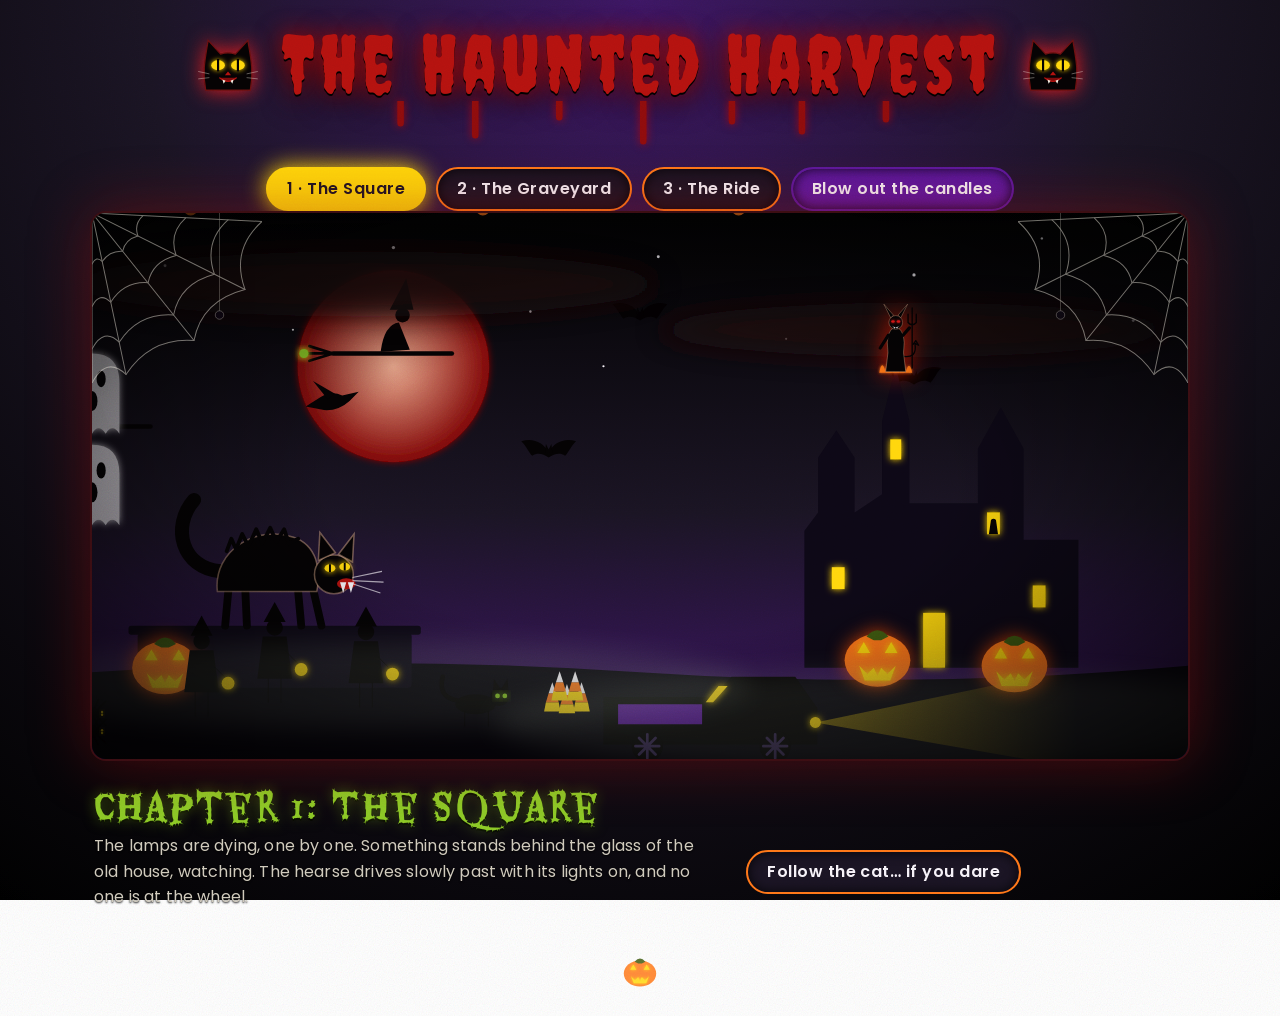
==== commit 25b9e254: "final changes" ====
--- a/index.html
+++ b/index.html
@@ -8,7 +8,7 @@
 <link rel="icon" type="image/svg+xml" href="data:image/svg+xml,%3Csvg xmlns='http://www.w3.org/2000/svg' viewBox='0 0 64 64'%3E%3Ccircle cx='32' cy='36' r='24' fill='%23a83a0a'/%3E%3Cpath d='M18 30l9 0-4-9zM37 30h9l-5-9zM17 42l8 7 7-6 7 6 8-7-3 12H20z' fill='%23ffd60a'/%3E%3C/svg%3E">
 <link rel="preconnect" href="https://fonts.googleapis.com">
 <link rel="preconnect" href="https://fonts.gstatic.com" crossorigin>
-<link href="https://fonts.googleapis.com/css2?family=Creepster&family=Special+Elite&display=swap" rel="stylesheet">
+<link href="https://fonts.googleapis.com/css2?family=Creepster&family=Eater&family=Nosifer&family=Poppins:wght@400;600&display=swap" rel="stylesheet">
 <link rel="stylesheet" href="haunted-harvest.css">
 </head>
 <body>
@@ -60,6 +60,12 @@
       <path class="whisk" d="M112-62 150-70M112-58 152-56M112-54 148-42"/>
     </g></g></g>
 
+
+  <g id="devil"><path class="flame" d="M-36 2Q-30-30-22 2Q-16-42-8 2Q0-54 8 2Q15-38 22 2Q29-28 36 2Z"/><path class="ln" stroke-width="3" d="M14-34Q48-28 42-62L50-58 44-68 38-60"/><path class="ln" stroke-width="3" d="M36-8V-126M27-126V-108Q36-98 45-108V-126M36-126V-140"/><path class="sil rim" d="M-17-42Q-24-92 0-98Q24-92 17-42L22 0H-22Z"/><path class="ln" stroke-width="7" d="M-16-80-34-52M16-80 30-96"/><circle class="sil rim" cy="-108" r="15"/><path class="sil rim" d="M-11-118-26-148-5-124ZM11-118 26-148 5-124Z"/><ellipse class="eyeglow" cx="-6" cy="-110" rx="4" ry="2.6"/><ellipse class="eyeglow" cx="6" cy="-110" rx="4" ry="2.6"/><path class="fang" d="M-9-101Q0-94 9-101L5-98 3-94 0-98-3-94-5-98Z"/></g>
+  <g id="corn"><path class="cc1" d="M-9 0H9L7-10H-7Z"/><path class="cc2" d="M-7-10H7L4-20H-4Z"/><path class="cc3" d="M-4-20H4L0-32Z"/></g>
+  <g id="cornpile"><use href="#corn" x="-16"/><use href="#corn" x="0" y="2"/><use href="#corn" x="16"/><use href="#corn" x="-8" y="-12"/><use href="#corn" x="9" y="-12"/></g>
+  <g id="spidercrawl"><g class="mv slow"><g class="bob"><g class="legs"><path class="ln" stroke-width="2" d="M-4-3-15-13M-2-4-9-15M2-4 7-15M5-3 15-13M-4 3-15 13M-2 4-9 15M2 4 7 15M5 3 15 13"/></g><circle class="sil" r="7"/><circle class="sil" cx="9" r="4.5"/><circle class="eyeglow" cx="11" cy="-1.5" r="1.3"/><circle class="eyeglow" cx="11" cy="1.5" r="1.3"/></g></g></g>
+  <g id="ghostfly"><g class="mv"><g class="bobY"><use href="#ghost"/></g></g></g>
   <!-- animated compounds (motion is set in haunted-harvest.css) -->
   <g id="batfly"><g class="mv"><g class="bobY"><g class="flap"><use href="#bat"/></g></g></g></g>
   <g id="crowfly"><g class="mv"><g class="bobY"><g class="flap"><use href="#crow"/></g></g></g></g>
@@ -98,10 +104,10 @@
       <use href="#batfly" x="600" y="110" style="--t:11s;--d:-2s" class="sil"/>
       <use href="#batfly" x="500" y="260" style="--t:14s;--d:-7s;--dir:reverse" class="sil"/>
       <use href="#batfly" x="900" y="180" style="--t:9s;--d:-5s" class="sil"/>
-      <ellipse class="cloud drift" cx="300" cy="80" rx="320" ry="36" style="--t:50s"/>
+      <use href="#witchfly" x="0" y="230" style="--t:26s;--d:-9s" class="sil"/><use href="#ghostfly" x="0" y="300" style="--t:30s;--d:-6s"/><use href="#ghostfly" x="0" y="200" style="--t:38s;--d:-22s"/><ellipse class="cloud drift" cx="300" cy="80" rx="320" ry="36" style="--t:50s"/>
       <ellipse class="cloud drift" cx="900" cy="130" rx="280" ry="30" style="--t:70s;--d:-20s"/>
       <path class="bolt" d="M960 100 930 210 962 204 920 330 988 190 954 196Z"/>
-      <use href="#mansion" x="780" y="500" class="sil2"/>
+      <use href="#mansion" x="780" y="500" class="sil2"/><g class="devilg" style="--eye:#ff1a1a"><use href="#devil" transform="translate(880 176) scale(.5)"/></g>
       <rect class="win fl" x="874" y="250" width="12" height="22"/><rect class="win fl" x="980" y="330" width="14" height="24" style="--d:-.8s"/>
       <rect class="win fl" x="810" y="390" width="14" height="24" style="--d:-1.3s"/><rect class="win fl" x="1030" y="410" width="14" height="24" style="--d:-.3s"/>
       <path class="sil fig" d="M984 340a3 3 0 1 1 6 0l2 14h-10z"/><rect class="win door" x="910" y="440" width="24" height="60"/>
@@ -109,15 +115,15 @@
       <path class="gnd" d="M0 505Q300 485 600 505T1200 498V600H0Z"/>
       <rect class="sil2" x="50" y="462" width="300" height="60" rx="4"/><rect class="sil2" x="40" y="454" width="320" height="10" rx="3"/>
       <g class="boo" tabindex="0" role="button" aria-label="A hissing black cat. Hover or focus to provoke it."><use href="#scarycat" transform="translate(190 454) scale(.85)"/></g>
-      <g class="fl"><use href="#jack" x="860" y="492" transform="scale(1)"/></g>
-      <g class="fl" style="--d:-.6s"><use href="#jack" x="1010" y="498"/></g>
-      <g class="fl" style="--d:-1.1s"><use href="#jack" x="80" y="500"/></g>
+      <g class="fl"><g class="evil"><use href="#jack" x="860" y="492" transform="scale(1)"/></g></g>
+      <g class="fl" style="--d:-.6s"><g class="evil"><use href="#jack" x="1010" y="498"/></g></g>
+      <g class="fl" style="--d:-1.1s"><g class="evil"><use href="#jack" x="80" y="500"/></g></g>
       <use href="#kidwalk" x="200" y="490" style="--t:30s;--d:-3s"/>
       <use href="#kidwalk" x="120" y="505" style="--t:30s;--d:-5.2s"/>
       <use href="#kidwalk" x="300" y="495" style="--t:30s;--d:-7s"/>
       <use href="#catwalk" x="420" y="540" style="--t:22s;--d:-9s"/>
       <use href="#hearse" x="560" y="590" style="--t:15s;--d:-8s"/>
-      <ellipse class="fog drift" cx="300" cy="520" rx="420" ry="48" style="--t:35s"/>
+      <g class="cornhop"><use href="#cornpile" x="520" y="548"/></g><use href="#spidercrawl" x="0" y="570" style="--t:16s;--d:-5s"/><use href="#spidercrawl" x="0" y="550" style="--t:24s;--d:-14s"/><ellipse class="fog drift" cx="300" cy="520" rx="420" ry="48" style="--t:35s"/>
       <ellipse class="fog drift" cx="900" cy="560" rx="460" ry="56" style="--t:48s;--d:-14s"/>
       <g class="fall" style="--d:-2s"><use href="#leaf" x="100" y="0"/></g><g class="fall" style="--t:12s;--d:-6s"><use href="#leaf" x="420" y="0"/></g><g class="fall" style="--t:8s;--d:-4s"><use href="#leaf" x="700" y="0"/></g>
       <rect class="flash" width="1200" height="600"/>
@@ -137,7 +143,7 @@
       <use href="#crowfly" x="200" y="120" style="--t:22s;--d:-6s" class="sil"/>
       <use href="#batfly" x="700" y="220" style="--t:10s;--d:-3s" class="sil"/>
       <use href="#batfly" x="400" y="90" style="--t:13s;--d:-9s;--dir:reverse" class="sil"/>
-      <g class="sway"><use href="#tree" x="90" y="510"/></g>
+      <use href="#witchfly" x="0" y="170" style="--t:15s;--d:-3s" class="sil"/><use href="#witchfly" x="0" y="260" style="--t:27s;--d:-16s" class="sil"/><use href="#ghostfly" x="0" y="330" style="--t:34s;--d:-12s"/><g class="sway"><use href="#tree" x="90" y="510"/></g>
       <g class="sway" style="--d:-2s"><use href="#tree" x="1090" y="520" transform="scale(1.1)"/></g>
       <use href="#eyes" x="92" y="400" class="blinkeyes"/><use href="#eyes" x="1040" y="430" class="blinkeyes" style="--d:-6s"/><use href="#eyes" x="640" y="452" class="blinkeyes" style="--d:-3s"/>
       <use href="#spider" x="690" y="0" class="dangle sil2"/>
@@ -145,7 +151,7 @@
       <g class="hand" style="--d:-2s"><use href="#hand" x="430" y="520"/></g>
       <g class="hand" style="--d:-5s"><use href="#hand" x="780" y="525"/></g>
       <path class="gnd" d="M0 520Q300 505 600 520T1200 515V600H0Z"/>
-      <rect class="sil2" x="320" y="478" width="230" height="44" rx="4"/>
+      <g class="devilg rise" style="--eye:#ff1a1a"><use href="#devil" transform="translate(720 540) scale(1.15)"/></g><rect class="sil2" x="320" y="478" width="230" height="44" rx="4"/>
       <g class="boo" tabindex="0" role="button" aria-label="A hissing black cat. Hover or focus to provoke it."><use href="#scarycat" transform="translate(430 478) scale(.85)"/></g>
       <g class="grave" tabindex="0" role="button" aria-label="Gravestone. Hover or focus to raise a ghost."><g transform="translate(250 505)"><g class="gh"><use href="#ghost"/></g><use href="#tomb" class="sil2"/></g></g>
       <g class="grave" tabindex="0" role="button" aria-label="Gravestone. Hover or focus to raise a ghost."><g transform="translate(580 500) scale(1.2)"><g class="gh"><use href="#ghost"/></g><use href="#tomb" class="sil2"/></g></g>
@@ -153,7 +159,7 @@
       <g class="orb" style="--d:-1s"><circle cx="340" cy="380" r="6"/></g><g class="orb" style="--d:-2.4s"><circle cx="720" cy="340" r="5"/></g><g class="orb" style="--d:-3.6s"><circle cx="1010" cy="410" r="7"/></g>
       <use href="#kidwalk" x="150" y="525" style="--t:34s;--d:-10s"/>
       <use href="#catwalk" x="60" y="560" style="--t:34s;--d:-13s"/>
-      <ellipse class="fog drift" cx="400" cy="540" rx="480" ry="55" style="--t:38s"/>
+      <g class="fl"><g class="evil"><use href="#jack" transform="translate(1110 548) scale(1.5)"/></g></g><g class="fl" style="--d:-.7s"><g class="evil"><use href="#jack" transform="translate(120 556) scale(1.2)"/></g></g><g class="cornhop"><use href="#cornpile" x="880" y="560"/></g><use href="#spidercrawl" x="0" y="575" style="--t:20s;--d:-9s"/><use href="#spidercrawl" x="0" y="555" style="--t:28s;--d:-2s"/><ellipse class="fog drift" cx="400" cy="540" rx="480" ry="55" style="--t:38s"/>
       <ellipse class="fog drift" cx="950" cy="575" rx="460" ry="50" style="--t:52s;--d:-20s"/>
       <g class="fall" style="--d:-3s"><use href="#leaf" x="300" y="0"/></g><g class="fall" style="--t:12s;--d:-7s"><use href="#leaf" x="820" y="0"/></g>
     </svg>
@@ -172,14 +178,14 @@
       <ellipse class="cloud drift" cx="950" cy="170" rx="320" ry="38" style="--t:60s;--d:-25s"/>
       <path class="bolt" d="M200 140 172 250 204 244 162 360 230 230 196 236Z" style="animation-delay:-3s"/>
       <use href="#witchfly" x="600" y="230" style="--t:10s;--d:-4s" class="sil"/>
-      <use href="#owlfly" x="300" y="330" style="--t:16s;--d:-2s" class="sil"/>
+      <use href="#witchfly" x="0" y="120" style="--t:12s;--d:-2s;--dir:reverse" class="sil"/><use href="#ghostfly" x="0" y="380" style="--t:32s;--d:-10s"/><use href="#owlfly" x="300" y="330" style="--t:16s;--d:-2s" class="sil"/>
       <use href="#owlfly" x="800" y="150" style="--t:21s;--d:-12s" class="sil"/>
       <use href="#batfly" x="100" y="90" style="--t:8s;--d:-1s" class="sil"/><use href="#batfly" x="600" y="60" style="--t:9s;--d:-5s" class="sil"/><use href="#batfly" x="900" y="300" style="--t:12s;--d:-8s;--dir:reverse" class="sil"/>
       <use href="#treerun" x="200" y="500" style="--t:26s;--d:-4s" class="sil2"/><use href="#treerun" x="640" y="500" style="--t:26s;--d:-14s" class="sil2"/><use href="#treerun" x="1000" y="500" style="--t:26s;--d:-21s" class="sil2"/>
       <path class="gnd" d="M0 515Q300 495 600 515T1200 508V600H0Z"/>
       <use href="#eyes" x="300" y="470" class="blinkeyes"/><use href="#eyes" x="880" y="455" class="blinkeyes" style="--d:-7s"/><use href="#eyes" x="60" y="300" class="blinkeyes" style="--d:-4s"/>
       <use href="#wagon" x="400" y="562" style="--t:20s;--d:-6s" class="sil"/>
-      <ellipse class="fog drift" cx="500" cy="545" rx="500" ry="55" style="--t:34s"/>
+      <g class="devilg" style="--eye:#ff1a1a"><use href="#devil" transform="translate(1090 540) scale(.85)"/></g><g class="fl"><g class="evil"><use href="#jack" transform="translate(90 550) scale(1.3)"/></g></g><g class="cornhop"><use href="#cornpile" x="240" y="560"/></g><use href="#spidercrawl" x="0" y="580" style="--t:18s;--d:-7s"/><ellipse class="fog drift" cx="500" cy="545" rx="500" ry="55" style="--t:34s"/>
       <ellipse class="fog drift" cx="1000" cy="575" rx="420" ry="45" style="--t:46s;--d:-10s"/>
       <g class="fall" style="--d:-1s"><use href="#leaf" x="150" y="0"/></g><g class="fall" style="--t:11s;--d:-5s"><use href="#leaf" x="560" y="0"/></g><g class="fall" style="--t:9s;--d:-7s"><use href="#leaf" x="960" y="0"/></g>
       <rect class="flash" width="1200" height="600" style="animation-delay:-3s"/>
@@ -189,6 +195,6 @@
 </section>
 
 </main>
-<footer><svg class="foot" viewBox="-40 -34 80 66" width="36" height="30" aria-hidden="true" focusable="false"><use href="#jack"/></svg><p>100% HTML and CSS. No JavaScript. <a href="submission_Template_halloween.html">Submission details</a></p></footer>
+<footer><svg class="foot" viewBox="-40 -34 80 66" width="36" height="30" aria-hidden="true" focusable="false"><use href="#jack"/></svg></footer>
 </body>
-</html>
+</html>
--- a/haunted-harvest.css
+++ b/haunted-harvest.css
@@ -233,3 +233,31 @@
 @keyframes webshakeR{from{transform:scaleX(-1) rotate(0)}to{transform:scaleX(-1) rotate(1.5deg)}}
 .emblem.r{animation:emblemR 1.7s ease-in-out infinite alternate}
 @keyframes emblemR{from{transform:scaleX(-1);filter:drop-shadow(0 0 10px #e01b1b)}to{transform:scaleX(-1);filter:drop-shadow(0 0 22px #ff2a2a) brightness(1.3)}}
+
+/* 10. PROJECT SPEC: exact palette, fonts, extra monsters */
+:root{--pumpkin:#FF7518;--candy-purple:#5A189A;--spider-black:#1A1423;--slime-green:#8AC926;--ghost-white:#F6F2F8;--candle-glow:#FFD60A;
+  --display:"Creepster","Chiller","Papyrus",fantasy;--accent:"Eater","Creepster",fantasy;--body:"Poppins","Segoe UI",sans-serif}
+body{background:radial-gradient(circle at 50% 0,var(--candy-purple) -40%,var(--spider-black) 45%,#000 100%) fixed}
+.k1{stop-color:var(--spider-black)}.k2{stop-color:#3d1466}
+.pk{fill:var(--pumpkin)}.lf{fill:var(--pumpkin)}.gf{fill:var(--ghost-white)}
+.face{fill:var(--face,var(--candle-glow))}
+.caption h2{font-family:var(--accent);color:var(--slime-green);font-size:2.3rem;letter-spacing:.04em}
+nav a,.btn{font-family:var(--body);background:var(--spider-black);border:2px solid var(--pumpkin);color:var(--ghost-white)}
+nav a:hover,.btn:hover{background:var(--pumpkin);color:var(--spider-black);box-shadow:0 0 24px var(--pumpkin)}
+body:has(#town:target) a[href="#town"],body:has(#graveyard:target) a[href="#graveyard"],body:has(#broom:target) a[href="#broom"],body:not(:has(.scene:target)) nav a[href="#town"]{background:var(--candle-glow);color:var(--spider-black);border-color:var(--candle-glow);box-shadow:0 0 22px var(--candle-glow)}
+nav label.btn{background:var(--candy-purple);border-color:var(--candy-purple)}
+
+/* devils: hellfire, red eyes, rise from the ground */
+.cc1{fill:var(--candle-glow)}.cc2{fill:var(--pumpkin)}.cc3{fill:var(--ghost-white)}
+.flame{fill:var(--pumpkin);filter:url(#glow);transform-box:fill-box;transform-origin:50% 100%;animation:flame .35s ease-in-out infinite alternate}
+.devilg{filter:drop-shadow(0 0 12px rgba(255,30,0,.8));animation:flicker 2.2s steps(1) infinite}
+.devilg.rise{animation:devilrise 10s ease-in-out infinite}
+.legs{transform-box:fill-box;transform-origin:center;animation:skitter .14s linear infinite alternate}
+.cornhop{animation:bob .9s ease-in-out infinite alternate}
+.evil{transform-box:fill-box;transform-origin:50% 100%;animation:snarl 4s ease-in-out infinite;filter:drop-shadow(0 0 10px rgba(255,80,0,.8))}
+.fl{animation-timing-function:steps(1)}
+@keyframes flame{from{transform:scale(.85,.8)}to{transform:scale(1.1,1.35)}}
+@keyframes skitter{to{transform:scale(1,.6)}}
+@keyframes devilrise{0%,25%{transform:translateY(190px)}40%,75%{transform:translateY(0)}92%,100%{transform:translateY(190px)}}
+@keyframes snarl{0%,68%,100%{transform:none;--face:var(--candle-glow)}72%{transform:scale(1.18,1.3) rotate(-4deg);--face:#ff2a1a}76%{transform:scale(1.22,1.34) rotate(4deg);--face:#ff2a1a}82%{transform:scale(1.15,1.25);--face:#ff2a1a}88%{transform:none;--face:var(--candle-glow)}}
+@media (prefers-reduced-motion:reduce){.devilg.rise{transform:translateY(190px)}}
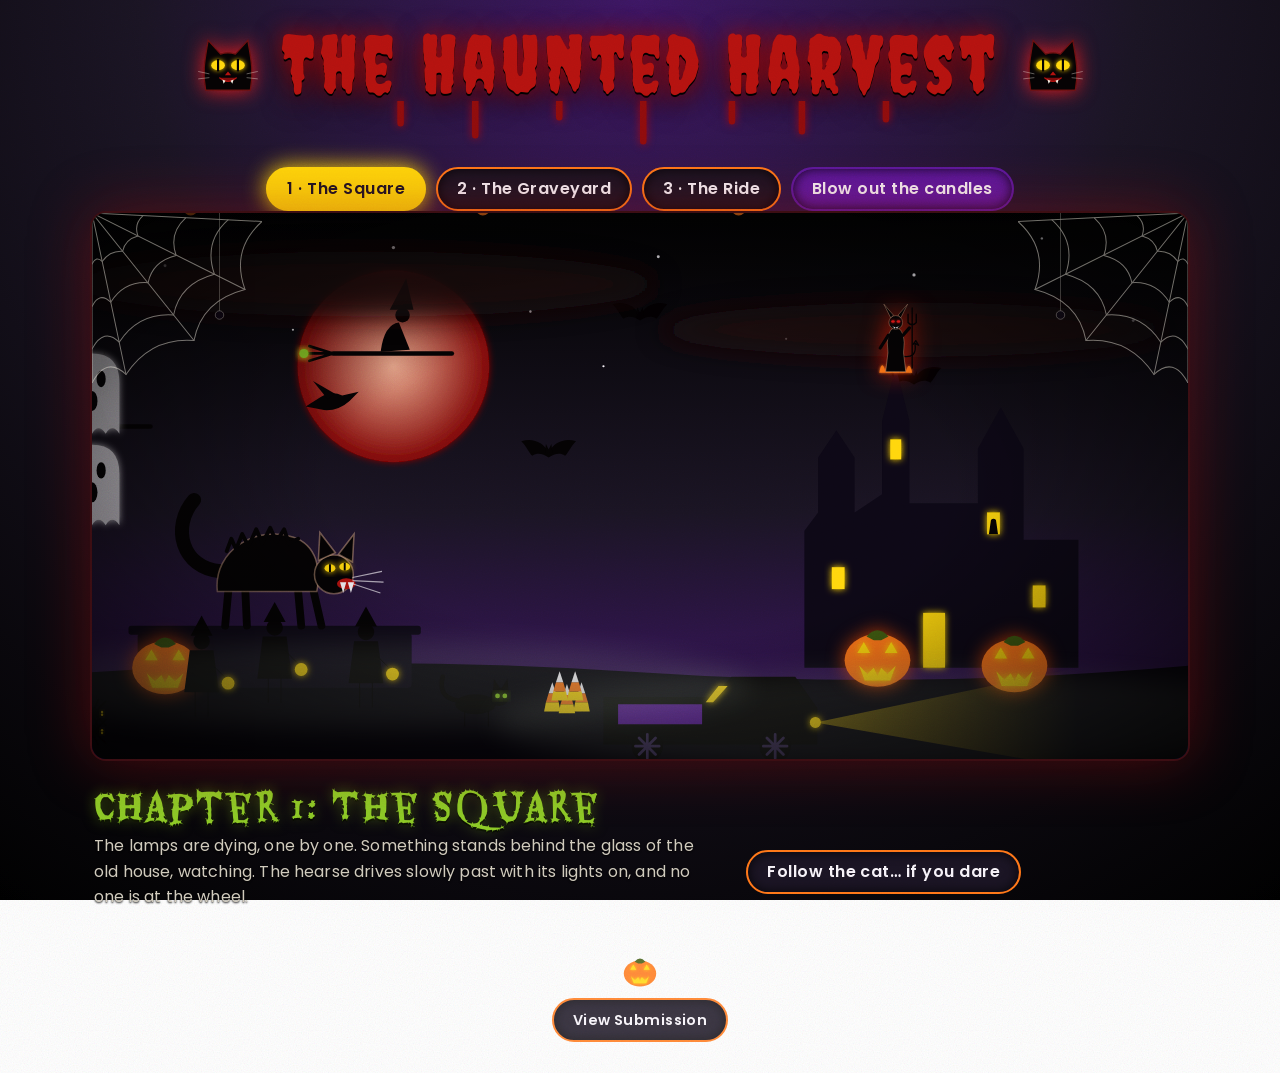
==== commit aacf07cc: "Update Haunted Harvest project" ====
--- a/index.html
+++ b/index.html
@@ -195,6 +195,9 @@
 </section>
 
 </main>
-<footer><svg class="foot" viewBox="-40 -34 80 66" width="36" height="30" aria-hidden="true" focusable="false"><use href="#jack"/></svg></footer>
+<footer>
+  <svg class="foot" viewBox="-40 -34 80 66" width="36" height="30" aria-hidden="true" focusable="false"><use href="#jack"/></svg>
+  <a class="btn submission-link" href="submission_Template_halloween.html">View Submission </a>
+</footer>
 </body>
 </html>
--- a/haunted-harvest.css
+++ b/haunted-harvest.css
@@ -260,4 +260,87 @@
 @keyframes skitter{to{transform:scale(1,.6)}}
 @keyframes devilrise{0%,25%{transform:translateY(190px)}40%,75%{transform:translateY(0)}92%,100%{transform:translateY(190px)}}
 @keyframes snarl{0%,68%,100%{transform:none;--face:var(--candle-glow)}72%{transform:scale(1.18,1.3) rotate(-4deg);--face:#ff2a1a}76%{transform:scale(1.22,1.34) rotate(4deg);--face:#ff2a1a}82%{transform:scale(1.15,1.25);--face:#ff2a1a}88%{transform:none;--face:var(--candle-glow)}}
-@media (prefers-reduced-motion:reduce){.devilg.rise{transform:translateY(190px)}}+@media (prefers-reduced-motion:reduce){.devilg.rise{transform:translateY(190px)}}
+
+/* ===== Submission page ===== */
+.submission-link{
+  margin:.4rem;
+}
+.submission-page{
+  width:min(1000px,100% - 1.5rem);
+  margin:0 auto 2rem;
+}
+.submission-card{
+  background:rgba(26,20,35,.88);
+  border:2px solid var(--pumpkin);
+  border-radius:1rem;
+  padding:clamp(1rem,3vw,2rem);
+  box-shadow:0 0 35px rgba(255,117,24,.16),inset 0 0 35px rgba(0,0,0,.55);
+}
+.submission-card h2{
+  margin:0 0 .75rem;
+  font-family:var(--accent);
+  color:var(--slime-green);
+  font-size:clamp(2rem,5vw,3rem);
+}
+.submission-card h3{
+  margin:1.5rem 0 .5rem;
+  font-family:var(--display);
+  color:var(--candle-glow);
+  font-size:1.65rem;
+}
+.submission-card p{margin:.45rem 0}
+.submission-card a{color:var(--candle-glow);font-weight:600}
+.submission-table{
+  width:100%;
+  border-collapse:collapse;
+  margin:.75rem 0 1rem;
+  overflow:hidden;
+}
+.submission-table th,
+.submission-table td{
+  border:1px solid rgba(255,117,24,.45);
+  padding:.7rem;
+  text-align:left;
+  vertical-align:top;
+}
+.submission-table th{
+  background:var(--candy-purple);
+  color:var(--ghost-white);
+}
+.submission-table td{background:rgba(0,0,0,.25)}
+.submission-proof{
+  display:block;
+  width:100%;
+  max-width:900px;
+  margin:.8rem auto 0;
+  border:2px solid var(--candle-glow);
+  border-radius:.75rem;
+  box-shadow:0 0 24px rgba(255,214,10,.2);
+  transition:transform .25s ease,box-shadow .25s ease;
+}
+.submission-proof:hover{
+  transform:scale(1.01);
+  box-shadow:0 0 30px rgba(255,214,10,.4);
+}
+.submission-note{
+  padding:.75rem 1rem;
+  border-left:4px solid var(--pumpkin);
+  background:rgba(90,24,154,.22);
+  border-radius:.25rem;
+}
+.submission-checklist{
+  list-style:"☑  ";
+  padding-left:1.6rem;
+}
+.submission-checklist li{margin:.4rem 0}
+.submission-actions{
+  display:flex;
+  flex-wrap:wrap;
+  gap:.7rem;
+  margin-top:1.25rem;
+}
+@media (max-width:700px){
+  .submission-table{display:block;overflow-x:auto}
+  .submission-table th,.submission-table td{min-width:170px}
+}
